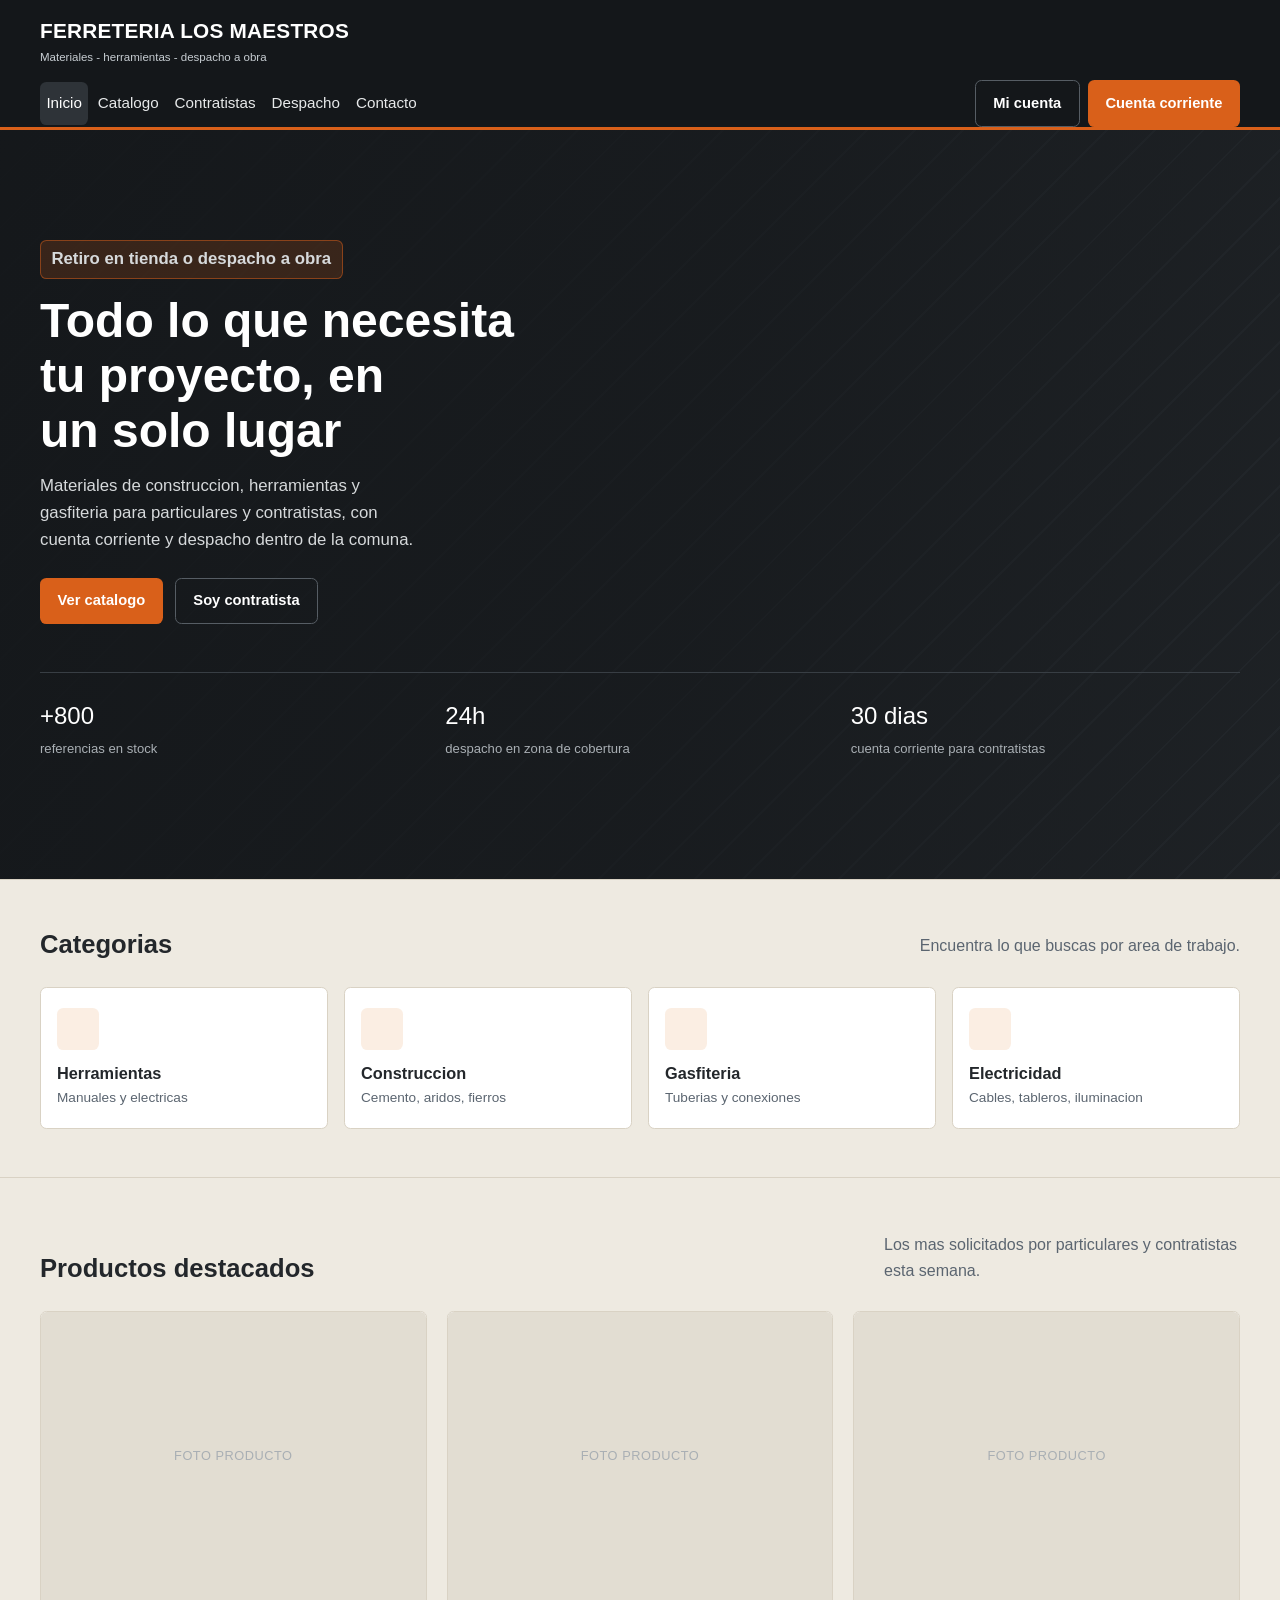
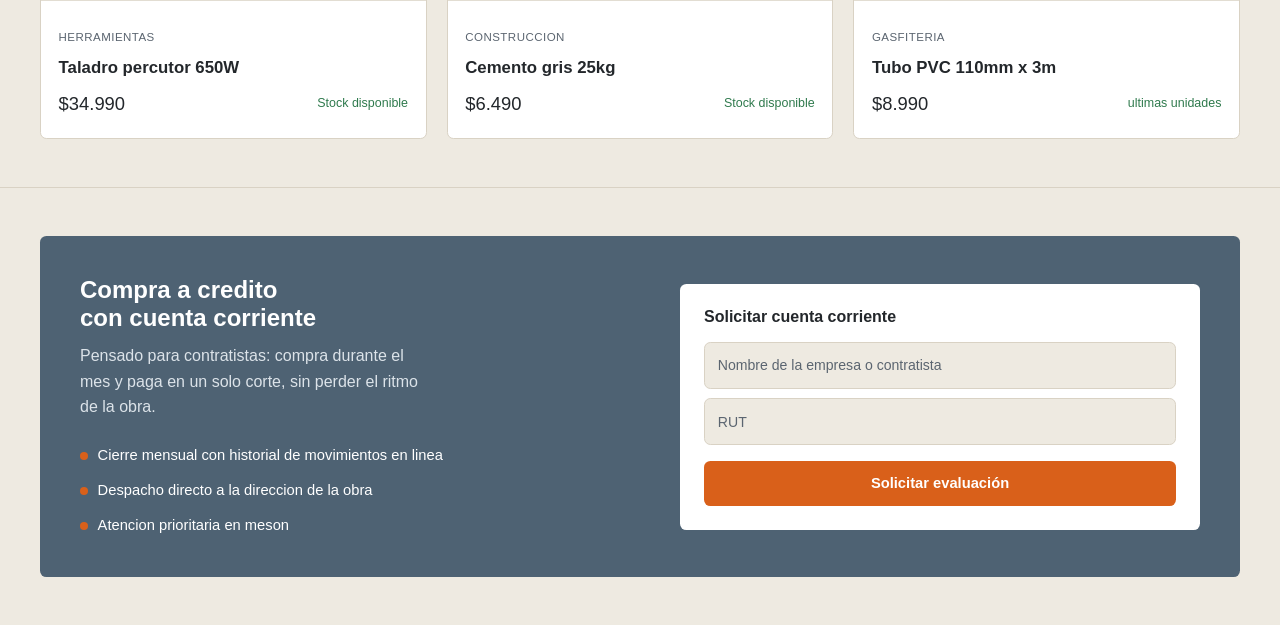
==== index.html @ 8d789690 "feat: diseño inicial de la vista principal (index, estilos)" ====
<!DOCTYPE html>
<html lang="es">
<head>
  <meta charset="UTF-8">
  <meta name="viewport" content="width=device-width, initial-scale=1.0">
  <meta name="description" content="Bienvenido a Ferreteria Los Maestros">
  <title>Inicio | Conecta Cultura</title>
  <link rel="stylesheet" href="assets/css/estilos.css">
</head>
<body>
  <a class="salto-contenido" href="#contenido-principal">Ir al contenido</a>
 
<header class="cabecera-sitio">
  <div class="contenedor">
    <div class="barra-superior">
      <a class="marca" href="index.html">
        <strong>Ferreteria Los Maestros</strong>
        <span>Materiales - herramientas - despacho a obra</span>
      </a>
      <button class="boton-menu" id="boton-menu" aria-expanded="false" aria-controls="menu-principal">
        Menu
      </button>
    </div>
    <nav class="menu-principal" id="menu-principal" aria-label="Navegacion principal">
      <ul class="menu">
        <li><a href="index.html" aria-current="page">Inicio</a></li>
        <li><a href="catalogo.html">Catalogo</a></li>
        <li><a href="contratistas.html">Contratistas</a></li>
        <li><a href="despacho.html">Despacho</a></li>
        <li><a href="contacto.html">Contacto</a></li>
      </ul>
      <div class="acciones-cliente">
        <a class="btn btn-secundario" href="cuenta.html">Mi cuenta</a>
        <a class="btn btn-primario" href="cuenta-corriente.html">Cuenta corriente</a>
      </div>
    </nav>
  </div>
</header>
 
<main id="contenido-principal">
 
  <section class="hero" aria-labelledby="hero-titulo">
    <div class="contenedor hero-interior">
      <div>
        <p class="hero-etiqueta">Retiro en tienda o despacho a obra</p>
        <h1 id="hero-titulo">Todo lo que necesita tu proyecto, en un solo lugar</h1>
        <p>Materiales de construccion, herramientas y gasfiteria para particulares y contratistas, con cuenta corriente y despacho dentro de la comuna.</p>
        <div class="hero-acciones">
          <a class="btn btn-primario" href="catalogo.html">Ver catalogo</a>
          <a class="btn btn-secundario" href="contratistas.html">Soy contratista</a>
        </div>
      </div>
      <dl class="hero-datos">
        <div>
          <dt>+800</dt>
          <dd>referencias en stock</dd>
        </div>
        <div>
          <dt>24h</dt>
          <dd>despacho en zona de cobertura</dd>
        </div>
        <div>
          <dt>30 dias</dt>
          <dd>cuenta corriente para contratistas</dd>
        </div>
      </dl>
    </div>
  </section>
 
  <section aria-labelledby="titulo-categorias">
    <div class="contenedor">
      <div class="encabezado-seccion">
        <h2 id="titulo-categorias">Categorias</h2>
        <p>Encuentra lo que buscas por area de trabajo.</p>
      </div>
      <div class="grilla-categorias">
        <a class="categoria" href="catalogo.html?cat=herramientas">
          <span class="icono" aria-hidden="true"></span>
          <h3>Herramientas</h3>
          <p>Manuales y electricas</p>
        </a>
        <a class="categoria" href="catalogo.html?cat=construccion">
          <span class="icono" aria-hidden="true"></span>
          <h3>Construccion</h3>
          <p>Cemento, aridos, fierros</p>
        </a>
        <a class="categoria" href="catalogo.html?cat=gasfiteria">
          <span class="icono" aria-hidden="true"></span>
          <h3>Gasfiteria</h3>
          <p>Tuberias y conexiones</p>
        </a>
        <a class="categoria" href="catalogo.html?cat=electricidad">
          <span class="icono" aria-hidden="true"></span>
          <h3>Electricidad</h3>
          <p>Cables, tableros, iluminacion</p>
        </a>
      </div>
    </div>
  </section>
 
  <section aria-labelledby="titulo-productos">
    <div class="contenedor">
      <div class="encabezado-seccion">
        <h2 id="titulo-productos">Productos destacados</h2>
        <p>Los mas solicitados por particulares y contratistas esta semana.</p>
      </div>
      <div class="grilla-productos">
        <article class="producto">
          <div class="producto-imagen">Foto producto</div>
          <div class="producto-cuerpo">
            <p class="producto-categoria">Herramientas</p>
            <h3>Taladro percutor 650W</h3>
            <div class="producto-precio-fila">
              <span class="producto-precio">$34.990</span>
              <span class="producto-stock">Stock disponible</span>
            </div>
          </div>
        </article>
        <article class="producto">
          <div class="producto-imagen">Foto producto</div>
          <div class="producto-cuerpo">
            <p class="producto-categoria">Construccion</p>
            <h3>Cemento gris 25kg</h3>
            <div class="producto-precio-fila">
              <span class="producto-precio">$6.490</span>
              <span class="producto-stock">Stock disponible</span>
            </div>
          </div>
        </article>
        <article class="producto">
          <div class="producto-imagen">Foto producto</div>
          <div class="producto-cuerpo">
            <p class="producto-categoria">Gasfiteria</p>
            <h3>Tubo PVC 110mm x 3m</h3>
            <div class="producto-precio-fila">
              <span class="producto-precio">$8.990</span>
              <span class="producto-stock">ultimas unidades</span>
            </div>
          </div>
        </article>
      </div>
    </div>
  </section>
 
  <section aria-labelledby="titulo-contratistas">
    <div class="contenedor">
      <div class="bloque-contratistas">
        <div>
          <h2 id="titulo-contratistas">Compra a credito con cuenta corriente</h2>
          <p>Pensado para contratistas: compra durante el mes y paga en un solo corte, sin perder el ritmo de la obra.</p>
          <ul class="lista-beneficios">
            <li>Cierre mensual con historial de movimientos en linea</li>
            <li>Despacho directo a la direccion de la obra</li>
            <li>Atencion prioritaria en meson</li>
          </ul>
        </div>
        <div class="tarjeta-simulador">
          <h3>Solicitar cuenta corriente</h3>
          <div class="campo-simulado">Nombre de la empresa o contratista</div>
          <div class="campo-simulado" style="margin-top:0.6rem;">RUT</div>
          <a class="btn btn-primario btn-ancho" href="cuenta-corriente.html" style="margin-top:1rem;">Solicitar evaluación</a>
        </div>
      </div>
---- assets/css/estilos.css ----
/* ============================================
   1. Variables — paleta "ferretería / obra"
   ============================================ */
:root {
  --color-grafito: #23272B;
  --color-grafito-oscuro: #14171A;
  --color-acero: #4E6273;
  --color-naranja: #D9601A;
  --color-naranja-oscuro: #B24E14;
  --color-texto: #23272B;
  --color-texto-suave: #5B6570;
  --color-fondo: #EEEAE1;
  --color-superficie: #FFFFFF;
  --color-borde: #D9D2C4;
  --fuente-display: "Oswald", Arial, sans-serif;
  --fuente-base: "Archivo", Arial, sans-serif;
  --radio: 0.4rem;
  --ancho-contenido: 75rem;
}
 
*, *::before, *::after { box-sizing: border-box; }
 
html { scroll-behavior: smooth; }
 
body {
  margin: 0;
  color: var(--color-texto);
  background: var(--color-fondo);
  font-family: var(--fuente-base);
  font-size: 1rem;
  line-height: 1.6;
}
 
img { display: block; max-width: 100%; height: auto; }
 
h1, h2, h3 {
  margin: 0;
  font-family: var(--fuente-display);
  line-height: 1.15;
  text-wrap: balance;
}
 
a { color: var(--color-naranja-oscuro); }
 
.contenedor {
  width: min(100% - 2.5rem, var(--ancho-contenido));
  margin-inline: auto;
}
 
.salto-contenido {
  position: absolute;
  padding: 0.6rem 1rem;
  color: #fff;
  background: var(--color-grafito-oscuro);
  transform: translateY(-150%);
  z-index: 10;
}
.salto-contenido:focus { transform: translateY(0); }
 
:focus-visible {
  outline: 3px solid var(--color-naranja);
  outline-offset: 2px;
}
 
/* ============================================
   2. Cabecera
   ============================================ */
.cabecera-sitio {
  position: sticky;
  top: 0;
  z-index: 5;
  color: #fff;
  background: var(--color-grafito-oscuro);
  border-bottom: 3px solid var(--color-naranja);
}
 
.barra-superior {
  display: flex;
  align-items: center;
  justify-content: space-between;
  gap: 1rem;
  padding-block: 0.9rem;
}
 
.marca {
  display: flex;
  flex-direction: column;
  color: #fff;
  text-decoration: none;
}
.marca strong {
  font-family: var(--fuente-display);
  font-size: 1.3rem;
  letter-spacing: 0.01em;
  text-transform: uppercase;
}
.marca span {
  font-size: 0.72rem;
  color: #C7CDD2;
}
 
.boton-menu {
  display: inline-flex;
  align-items: center;
  gap: 0.5rem;
  padding: 0.5rem 0.75rem;
  color: #fff;
  background: transparent;
  border: 1px solid #4A5158;
  border-radius: var(--radio);
  font: inherit;
  font-size: 0.85rem;
  cursor: pointer;
}
 
nav.menu-principal {
  display: none;
  padding-block: 0.75rem 1rem;
  border-top: 1px solid #33383D;
}
nav.menu-principal.abierto { display: block; }
 
.menu {
  display: flex;
  flex-direction: column;
  gap: 0.25rem;
  margin: 0;
  padding: 0;
  list-style: none;
}
 
.menu a {
  display: block;
  padding: 0.6rem 0.4rem;
  color: #E7E9EA;
  border-radius: var(--radio);
  text-decoration: none;
  font-size: 0.95rem;
}
.menu a:hover, .menu a[aria-current="page"] {
  color: #fff;
  background: #2E3338;
}
 
.acciones-cliente {
  display: flex;
  flex-direction: column;
  gap: 0.5rem;
  margin-top: 0.75rem;
  padding-top: 0.75rem;
  border-top: 1px solid #33383D;
}
 
@media (min-width: 62rem) {
  .boton-menu { display: none; }
  nav.menu-principal {
    display: flex;
    align-items: center;
    justify-content: space-between;
    border-top: 0;
    padding-block: 0;
  }
  .menu { flex-direction: row; gap: 0.2rem; }
  .acciones-cliente { flex-direction: row; margin-top: 0; padding-top: 0; border-top: 0; }
}
 
.btn {
  display: inline-flex;
  align-items: center;
  justify-content: center;
  gap: 0.4rem;
  padding: 0.65rem 1.1rem;
  border: 0;
  border-radius: var(--radio);
  font: inherit;
  font-weight: 600;
  font-size: 0.92rem;
  text-decoration: none;
  cursor: pointer;
  white-space: nowrap;
}
.btn-primario { color: #fff; background: var(--color-naranja); }
.btn-primario:hover { background: var(--color-naranja-oscuro); }
.btn-secundario { color: #fff; background: transparent; border: 1px solid #565D64; }
.btn-secundario:hover { border-color: #8A9299; }
.btn-ancho { width: 100%; }
 
/* ============================================
   3. Hero
   ============================================ */
.hero {
  color: #fff;
  background:
    linear-gradient(100deg, rgba(20,23,26,0.94) 0%, rgba(20,23,26,0.72) 55%, rgba(20,23,26,0.35) 100%),
    repeating-linear-gradient(135deg, #2A2F34 0 2px, #23272B 2px 34px);
}
 
.hero-interior {
  padding-block: 3rem 3.5rem;
  display: grid;
  gap: 2rem;
}
 
.hero-etiqueta {
  display: inline-flex;
  width: fit-content;
  padding: 0.3rem 0.65rem;
  color: #FFD9BC;
  background: rgba(217,96,26,0.18);
  border: 1px solid rgba(217,96,26,0.5);
  border-radius: var(--radio);
  font-size: 0.78rem;
  font-weight: 600;
  margin-bottom: 0.9rem;
}
 
.hero h1 {
  font-size: clamp(1.9rem, 5vw, 3rem);
  max-width: 22ch;
}
 
.hero p {
  margin-top: 0.9rem;
  max-width: 42ch;
  color: #D6D9DB;
  font-size: 1.05rem;
}
 
.hero-acciones {
  display: flex;
  flex-wrap: wrap;
  gap: 0.75rem;
  margin-top: 1.5rem;
}
 
.hero-datos {
  display: grid;
  grid-template-columns: repeat(3, 1fr);
  gap: 1rem;
  padding-top: 1.5rem;
  border-top: 1px solid #383E44;
}
.hero-datos dt {
  font-family: var(--fuente-display);
  font-size: 1.5rem;
  color: #fff;
}
.hero-datos dd {
  margin: 0.15rem 0 0;
  color: #A9AFB4;
  font-size: 0.82rem;
}
 
/* ============================================
   4. Secciones generales
   ============================================ */
main section { padding-block: 3rem; }
main section + section { border-top: 1px solid var(--color-borde); }
 
.encabezado-seccion {
  display: flex;
  flex-wrap: wrap;
  align-items: end;
  justify-content: space-between;
  gap: 1rem;
  margin-bottom: 1.75rem;
}
.encabezado-seccion h2 { font-size: 1.6rem; }
.encabezado-seccion p { margin: 0.35rem 0 0; color: var(--color-texto-suave); max-width: 40ch; }
 
/* Categorías */
.grilla-categorias {
  display: grid;
  grid-template-columns: repeat(2, 1fr);
  gap: 1rem;
}
@media (min-width: 48rem) {
  .grilla-categorias { grid-template-columns: repeat(4, 1fr); }
}
 
.categoria {
  padding: 1.25rem 1rem;
  color: inherit;
  background: var(--color-superficie);
  border: 1px solid var(--color-borde);
  border-radius: var(--radio);
  text-decoration: none;
  transition: border-color 0.15s ease, transform 0.15s ease;
}
.categoria:hover { border-color: var(--color-naranja); transform: translateY(-2px); }
.categoria .icono {
  display: flex;
  align-items: center;
  justify-content: center;
  width: 2.6rem;
  height: 2.6rem;
  margin-bottom: 0.9rem;
  color: var(--color-naranja-oscuro);
  background: #FBEEE3;
  border-radius: var(--radio);
  font-size: 1.2rem;
}
.categoria h3 { font-size: 1.02rem; margin-bottom: 0.25rem; }
.categoria p { margin: 0; font-size: 0.85rem; color: var(--color-texto-suave); }
 
/* Productos */
.grilla-productos {
  display: grid;
  grid-template-columns: 1fr;
  gap: 1.25rem;
}
@media (min-width: 40rem) {
  .grilla-productos { grid-template-columns: repeat(2, 1fr); }
}
@media (min-width: 62rem) {
  .grilla-productos { grid-template-columns: repeat(3, 1fr); }
}
 
.producto {
  overflow: hidden;
  background: var(--color-superficie);
  border: 1px solid var(--color-borde);
  border-radius: var(--radio);
}
.producto-imagen {
  aspect-ratio: 4 / 3;
  display: flex;
  align-items: center;
  justify-content: center;
  color: #A9AFB4;
  background: #E2DDD2;
  font-family: var(--fuente-display);
  font-size: 0.8rem;
  text-transform: uppercase;
  letter-spacing: 0.04em;
}
.producto-cuerpo { padding: 1rem 1.1rem 1.2rem; }
.producto-categoria {
  font-size: 0.72rem;
  color: var(--color-texto-suave);
  text-transform: uppercase;
  letter-spacing: 0.04em;
}
.producto h3 { font-size: 1.05rem; margin: 0.3rem 0 0.5rem; font-family: var(--fuente-base); font-weight: 600; }
.producto-precio-fila {
  display: flex;
  align-items: center;
  justify-content: space-between;
  margin-top: 0.75rem;
}
.producto-precio { font-family: var(--fuente-display); font-size: 1.15rem; }
.producto-stock { font-size: 0.78rem; color: #2F7A4D; }
 
/* Bloque contratistas */
.bloque-contratistas {
  color: #fff;
  background: var(--color-acero);
  border-radius: var(--radio);
  padding: 2rem;
  display: grid;
  gap: 1.75rem;
}
@media (min-width: 55rem) {
  .bloque-contratistas { grid-template-columns: 1.1fr 1fr; align-items: center; padding: 2.5rem; }
}
.bloque-contratistas h2 { font-size: 1.5rem; max-width: 20ch; }
.bloque-contratistas p { color: #DCE3E9; margin-top: 0.75rem; max-width: 38ch; }
.lista-beneficios {
  margin: 1.5rem 0 0;
  padding: 0;
  list-style: none;
  display: grid;
  gap: 0.7rem;
}
.lista-beneficios li {
  display: flex;
  align-items: baseline;
  gap: 0.6rem;
  font-size: 0.92rem;
}
.lista-beneficios li::before {
  content: "";
  flex-shrink: 0;
  width: 0.5rem;
  height: 0.5rem;
  margin-top: 0.35rem;
  background: var(--color-naranja);
  border-radius: 50%;
}
.tarjeta-simulador {
  padding: 1.5rem;
  color: var(--color-texto);
  background: var(--color-superficie);
  border-radius: var(--radio);
}
.tarjeta-simulador h3 { font-size: 1rem; font-family: var(--fuente-base); font-weight: 700; }
.campo-simulado {
  margin-top: 1rem;
  padding: 0.7rem 0.8rem;
  color: var(--color-texto-suave);
  background: var(--color-fondo);
  border: 1px solid var(--color-borde);
  border-radius: var(--radio);
  font-size: 0.88rem;
}
 
/* Despacho / zona de cobertura */
.grilla-despacho {
  display: grid;
  gap: 1.5rem;
}
@media (min-width: 55rem) {
  .grilla-despacho { grid-template-columns: 1fr 1fr; align-items: stretch; }
}
.mapa-marcador {
  min-height: 16rem;
  display: flex;
  align-items: center;
  justify-content: center;
  color: var(--color-texto-suave);
  background:
    linear-gradient(0deg, rgba(78,98,115,0.06) 1px, transparent 1px),
    linear-gradient(90deg, rgba(78,98,115,0.06) 1px, transparent 1px);
  background-size: 22px 22px;
  background-color: #E4E8EA;
  border: 1px solid var(--color-borde);
  border-radius: var(--radio);
  font-size: 0.85rem;
  text-align: center;
  padding: 1rem;
}
.opciones-entrega {
  display: grid;
  gap: 1rem;
}
.opcion-entrega {
  display: flex;
  gap: 1rem;
  padding: 1.1rem;
  background: var(--color-superficie);
  border: 1px solid var(--color-borde);
  border-radius: var(--radio);
}
.opcion-entrega .icono {
  flex-shrink: 0;
  display: flex;
  align-items: center;
  justify-content: center;
  width: 2.4rem;
  height: 2.4rem;
  color: var(--color-naranja-oscuro);
  background: #FBEEE3;
  border-radius: var(--radio);
}
.opcion-entrega h3 { font-size: 1rem; font-family: var(--fuente-base); font-weight: 700; margin-bottom: 0.25rem; }
.opcion-entrega p { margin: 0; font-size: 0.88rem; color: var(--color-texto-suave); }
 
/* Pie */
.pie-sitio {
  color: #C7CDD2;
  background: var(--color-grafito-oscuro);
}
.pie-interior {
  padding-block: 2.5rem;
  display: grid;
  gap: 2rem;
}
@media (min-width: 48rem) {
  .pie-interior { grid-template-columns: 1.3fr 1fr 1fr; }
}
.pie-sitio h4 {
  margin: 0 0 0.75rem;
  color: #fff;
  font-family: var(--fuente-base);
  font-size: 0.92rem;
}
.pie-sitio ul { margin: 0; padding: 0; list-style: none; display: grid; gap: 0.5rem; }
.pie-sitio a { color: #C7CDD2; font-size: 0.88rem; text-decoration: none; }
.pie-sitio a:hover { color: #fff; }
.pie-legal {
  padding-block: 1rem;
  color: #7C848B;
  font-size: 0.78rem;
  text-align: center;
  border-top: 1px solid #2E3338;
}
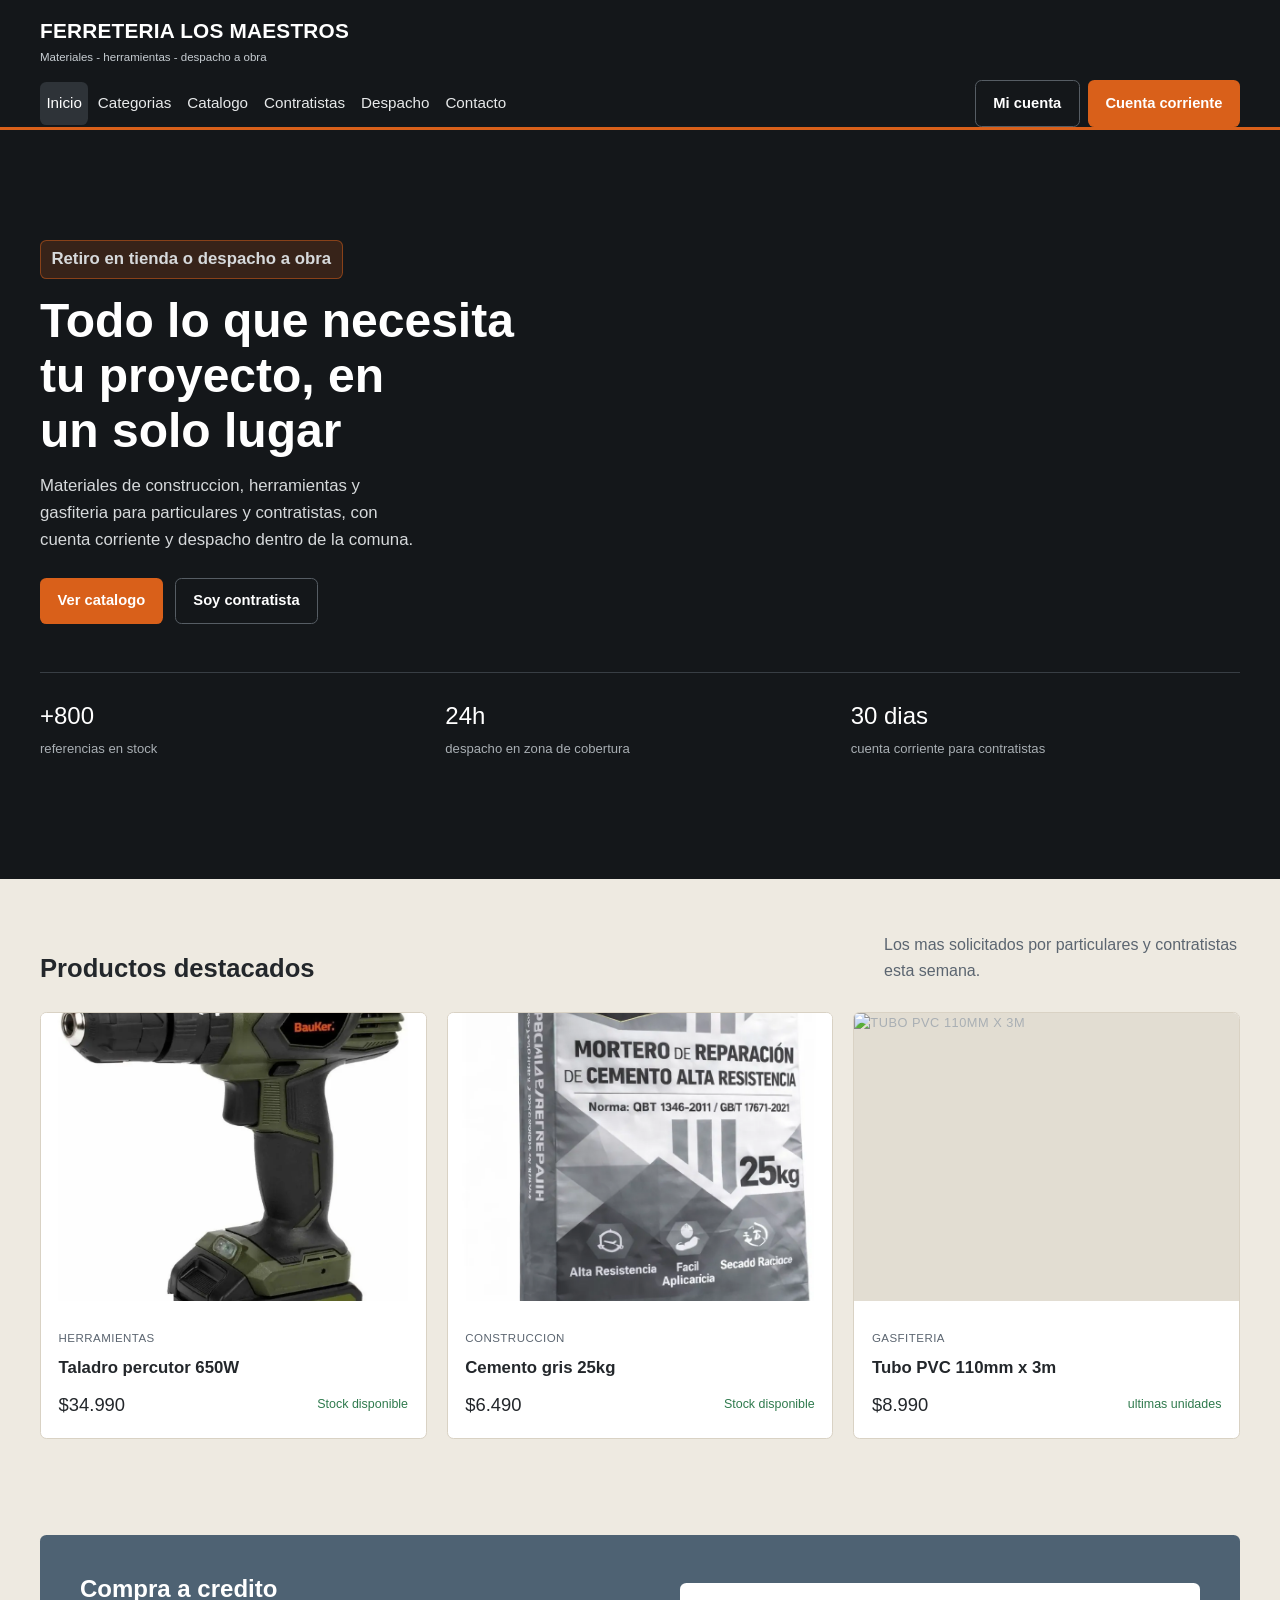
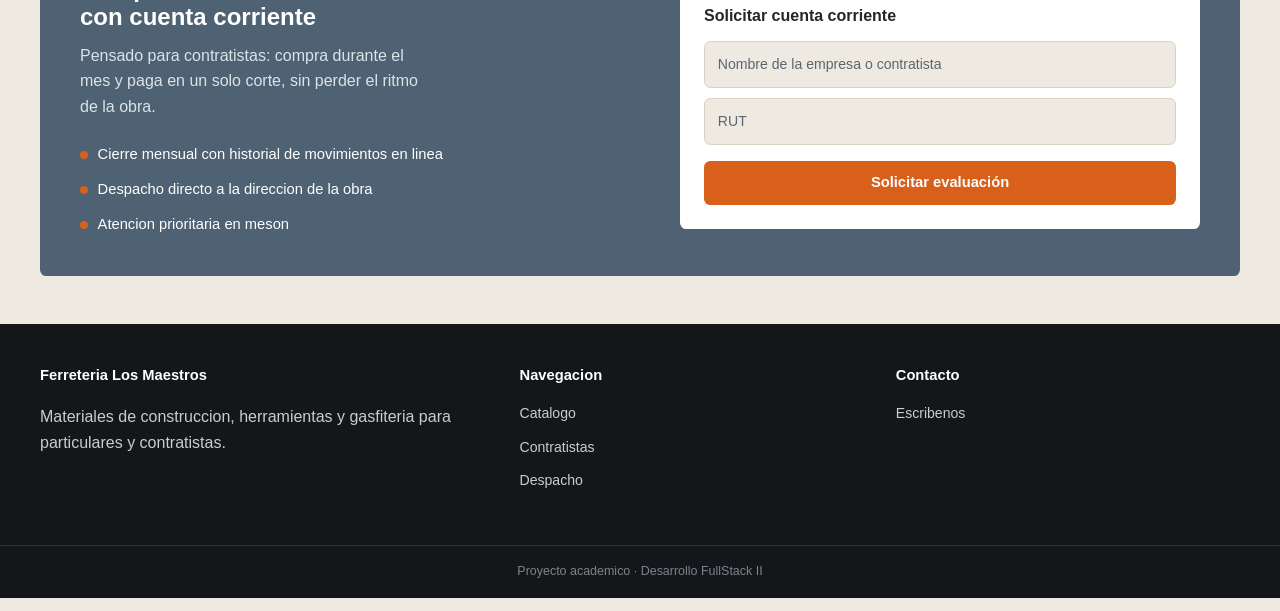
==== commit 74551019: "feat: Mejoras esteticas y de funcionamiento generales" ====
--- a/index.html
+++ b/index.html
@@ -4,160 +4,174 @@
   <meta charset="UTF-8">
   <meta name="viewport" content="width=device-width, initial-scale=1.0">
   <meta name="description" content="Bienvenido a Ferreteria Los Maestros">
-  <title>Inicio | Conecta Cultura</title>
+  <title>Inicio | Ferreteria Los Maestros</title>
   <link rel="stylesheet" href="assets/css/estilos.css">
 </head>
 <body>
   <a class="salto-contenido" href="#contenido-principal">Ir al contenido</a>
- 
-<header class="cabecera-sitio">
-  <div class="contenedor">
-    <div class="barra-superior">
-      <a class="marca" href="index.html">
-        <strong>Ferreteria Los Maestros</strong>
-        <span>Materiales - herramientas - despacho a obra</span>
-      </a>
-      <button class="boton-menu" id="boton-menu" aria-expanded="false" aria-controls="menu-principal">
-        Menu
-      </button>
+
+  <header class="cabecera-sitio">
+    <div class="contenedor">
+      <div class="barra-superior">
+        <a class="marca" href="index.html">
+          <strong>Ferreteria Los Maestros</strong>
+          <span>Materiales - herramientas - despacho a obra</span>
+        </a>
+        <button class="boton-menu" id="boton-menu" type="button" aria-expanded="false" aria-controls="menu-principal" aria-label="Abrir o cerrar menú principal">
+          Menu
+        </button>
+      </div>
+
+      <nav class="menu-principal" id="menu-principal" aria-label="Navegacion principal">
+        <ul class="menu">
+          <li><a href="index.html" aria-current="page">Inicio</a></li>
+          <li class="menu-item-desplegable">
+            <button class="menu-desplegable-boton" type="button" id="boton-categorias" aria-expanded="false" aria-controls="submenu-categorias">
+              Categorias
+            </button>
+            <ul class="submenu" id="submenu-categorias">
+              <li><a href="catalogo.html?cat=herramientas">Herramientas</a></li>
+              <li><a href="catalogo.html?cat=construccion">Construccion</a></li>
+              <li><a href="catalogo.html?cat=gasfiteria">Gasfiteria</a></li>
+              <li><a href="catalogo.html?cat=electricidad">Electricidad</a></li>
+            </ul>
+          </li>
+          <li><a href="catalogo.html">Catalogo</a></li>
+          <li><a href="contratistas.html">Contratistas</a></li>
+          <li><a href="despacho.html">Despacho</a></li>
+          <li><a href="contacto.html">Contacto</a></li>
+        </ul>
+        <div class="acciones-cliente">
+          <a class="btn btn-secundario" href="cuenta.html">Mi cuenta</a>
+          <a class="btn btn-primario" href="cuenta-corriente.html">Cuenta corriente</a>
+        </div>
+      </nav>
     </div>
-    <nav class="menu-principal" id="menu-principal" aria-label="Navegacion principal">
-      <ul class="menu">
-        <li><a href="index.html" aria-current="page">Inicio</a></li>
-        <li><a href="catalogo.html">Catalogo</a></li>
-        <li><a href="contratistas.html">Contratistas</a></li>
-        <li><a href="despacho.html">Despacho</a></li>
-        <li><a href="contacto.html">Contacto</a></li>
-      </ul>
-      <div class="acciones-cliente">
-        <a class="btn btn-secundario" href="cuenta.html">Mi cuenta</a>
-        <a class="btn btn-primario" href="cuenta-corriente.html">Cuenta corriente</a>
+  </header>
+
+  <main id="contenido-principal">
+
+    <section class="hero" aria-labelledby="hero-titulo">
+      <div class="contenedor hero-interior">
+        <div>
+          <p class="hero-etiqueta">Retiro en tienda o despacho a obra</p>
+          <h1 id="hero-titulo">Todo lo que necesita tu proyecto, en un solo lugar</h1>
+          <p>Materiales de construccion, herramientas y gasfiteria para particulares y contratistas, con cuenta corriente y despacho dentro de la comuna.</p>
+          <div class="hero-acciones">
+            <a class="btn btn-primario" href="catalogo.html">Ver catalogo</a>
+            <a class="btn btn-secundario" href="contratistas.html">Soy contratista</a>
+          </div>
+        </div>
+        <dl class="hero-datos">
+          <div>
+            <dt>+800</dt>
+            <dd>referencias en stock</dd>
+          </div>
+          <div>
+            <dt>24h</dt>
+            <dd>despacho en zona de cobertura</dd>
+          </div>
+          <div>
+            <dt>30 dias</dt>
+            <dd>cuenta corriente para contratistas</dd>
+          </div>
+        </dl>
       </div>
-    </nav>
-  </div>
-</header>
- 
-<main id="contenido-principal">
- 
-  <section class="hero" aria-labelledby="hero-titulo">
-    <div class="contenedor hero-interior">
-      <div>
-        <p class="hero-etiqueta">Retiro en tienda o despacho a obra</p>
-        <h1 id="hero-titulo">Todo lo que necesita tu proyecto, en un solo lugar</h1>
-        <p>Materiales de construccion, herramientas y gasfiteria para particulares y contratistas, con cuenta corriente y despacho dentro de la comuna.</p>
-        <div class="hero-acciones">
-          <a class="btn btn-primario" href="catalogo.html">Ver catalogo</a>
-          <a class="btn btn-secundario" href="contratistas.html">Soy contratista</a>
+    </section>
+
+    <section aria-labelledby="titulo-productos">
+      <div class="contenedor">
+        <div class="encabezado-seccion">
+          <h2 id="titulo-productos">Productos destacados</h2>
+          <p>Los mas solicitados por particulares y contratistas esta semana.</p>
+        </div>
+        <div class="grilla-productos">
+          <article class="producto">
+            <div class="producto-imagen"><img src="assets/img/productos/taladro-percutor-650w.jpg" alt="Taladro percutor 650W"></div>
+            <div class="producto-cuerpo">
+              <p class="producto-categoria">Herramientas</p>
+              <h3>Taladro percutor 650W</h3>
+              <div class="producto-precio-fila">
+                <span class="producto-precio">$34.990</span>
+                <span class="producto-stock">Stock disponible</span>
+              </div>
+            </div>
+          </article>
+          <article class="producto">
+            <div class="producto-imagen"><img src="assets/img/productos/cemento-gris-25kg.jpg" alt="Cemento gris 25kg"></div>
+            <div class="producto-cuerpo">
+              <p class="producto-categoria">Construccion</p>
+              <h3>Cemento gris 25kg</h3>
+              <div class="producto-precio-fila">
+                <span class="producto-precio">$6.490</span>
+                <span class="producto-stock">Stock disponible</span>
+              </div>
+            </div>
+          </article>
+          <article class="producto">
+            <div class="producto-imagen"><img src="assets/img/productos/tubo-pvc-110mm-3m.jpg" alt="Tubo PVC 110mm x 3m"></div>
+            <div class="producto-cuerpo">
+              <p class="producto-categoria">Gasfiteria</p>
+              <h3>Tubo PVC 110mm x 3m</h3>
+              <div class="producto-precio-fila">
+                <span class="producto-precio">$8.990</span>
+                <span class="producto-stock">ultimas unidades</span>
+              </div>
+            </div>
+          </article>
         </div>
       </div>
-      <dl class="hero-datos">
-        <div>
-          <dt>+800</dt>
-          <dd>referencias en stock</dd>
+    </section>
+
+    <section aria-labelledby="titulo-contratistas">
+      <div class="contenedor">
+        <div class="bloque-contratistas">
+          <div>
+            <h2 id="titulo-contratistas">Compra a credito con cuenta corriente</h2>
+            <p>Pensado para contratistas: compra durante el mes y paga en un solo corte, sin perder el ritmo de la obra.</p>
+            <ul class="lista-beneficios">
+              <li>Cierre mensual con historial de movimientos en linea</li>
+              <li>Despacho directo a la direccion de la obra</li>
+              <li>Atencion prioritaria en meson</li>
+            </ul>
+          </div>
+          <div class="tarjeta-simulador">
+            <h3>Solicitar cuenta corriente</h3>
+            <div class="campo-simulado">Nombre de la empresa o contratista</div>
+            <div class="campo-simulado" style="margin-top:0.6rem;">RUT</div>
+            <a class="btn btn-primario btn-ancho" href="cuenta-corriente.html" style="margin-top:1rem;">Solicitar evaluación</a>
+          </div>
         </div>
-        <div>
-          <dt>24h</dt>
-          <dd>despacho en zona de cobertura</dd>
-        </div>
-        <div>
-          <dt>30 dias</dt>
-          <dd>cuenta corriente para contratistas</dd>
-        </div>
-      </dl>
-    </div>
-  </section>
- 
-  <section aria-labelledby="titulo-categorias">
-    <div class="contenedor">
-      <div class="encabezado-seccion">
-        <h2 id="titulo-categorias">Categorias</h2>
-        <p>Encuentra lo que buscas por area de trabajo.</p>
       </div>
-      <div class="grilla-categorias">
-        <a class="categoria" href="catalogo.html?cat=herramientas">
-          <span class="icono" aria-hidden="true"></span>
-          <h3>Herramientas</h3>
-          <p>Manuales y electricas</p>
-        </a>
-        <a class="categoria" href="catalogo.html?cat=construccion">
-          <span class="icono" aria-hidden="true"></span>
-          <h3>Construccion</h3>
-          <p>Cemento, aridos, fierros</p>
-        </a>
-        <a class="categoria" href="catalogo.html?cat=gasfiteria">
-          <span class="icono" aria-hidden="true"></span>
-          <h3>Gasfiteria</h3>
-          <p>Tuberias y conexiones</p>
-        </a>
-        <a class="categoria" href="catalogo.html?cat=electricidad">
-          <span class="icono" aria-hidden="true"></span>
-          <h3>Electricidad</h3>
-          <p>Cables, tableros, iluminacion</p>
-        </a>
+    </section>
+
+  </main>
+
+  <footer class="pie-sitio">
+    <div class="contenedor pie-interior">
+      <div>
+        <h4>Ferreteria Los Maestros</h4>
+        <p>Materiales de construccion, herramientas y gasfiteria para particulares y contratistas.</p>
+      </div>
+      <div>
+        <h4>Navegacion</h4>
+        <ul>
+          <li><a href="catalogo.html">Catalogo</a></li>
+          <li><a href="contratistas.html">Contratistas</a></li>
+          <li><a href="despacho.html">Despacho</a></li>
+        </ul>
+      </div>
+      <div>
+        <h4>Contacto</h4>
+        <ul>
+          <li><a href="contacto.html">Escribenos</a></li>
+        </ul>
       </div>
     </div>
-  </section>
- 
-  <section aria-labelledby="titulo-productos">
-    <div class="contenedor">
-      <div class="encabezado-seccion">
-        <h2 id="titulo-productos">Productos destacados</h2>
-        <p>Los mas solicitados por particulares y contratistas esta semana.</p>
-      </div>
-      <div class="grilla-productos">
-        <article class="producto">
-          <div class="producto-imagen">Foto producto</div>
-          <div class="producto-cuerpo">
-            <p class="producto-categoria">Herramientas</p>
-            <h3>Taladro percutor 650W</h3>
-            <div class="producto-precio-fila">
-              <span class="producto-precio">$34.990</span>
-              <span class="producto-stock">Stock disponible</span>
-            </div>
-          </div>
-        </article>
-        <article class="producto">
-          <div class="producto-imagen">Foto producto</div>
-          <div class="producto-cuerpo">
-            <p class="producto-categoria">Construccion</p>
-            <h3>Cemento gris 25kg</h3>
-            <div class="producto-precio-fila">
-              <span class="producto-precio">$6.490</span>
-              <span class="producto-stock">Stock disponible</span>
-            </div>
-          </div>
-        </article>
-        <article class="producto">
-          <div class="producto-imagen">Foto producto</div>
-          <div class="producto-cuerpo">
-            <p class="producto-categoria">Gasfiteria</p>
-            <h3>Tubo PVC 110mm x 3m</h3>
-            <div class="producto-precio-fila">
-              <span class="producto-precio">$8.990</span>
-              <span class="producto-stock">ultimas unidades</span>
-            </div>
-          </div>
-        </article>
-      </div>
-    </div>
-  </section>
- 
-  <section aria-labelledby="titulo-contratistas">
-    <div class="contenedor">
-      <div class="bloque-contratistas">
-        <div>
-          <h2 id="titulo-contratistas">Compra a credito con cuenta corriente</h2>
-          <p>Pensado para contratistas: compra durante el mes y paga en un solo corte, sin perder el ritmo de la obra.</p>
-          <ul class="lista-beneficios">
-            <li>Cierre mensual con historial de movimientos en linea</li>
-            <li>Despacho directo a la direccion de la obra</li>
-            <li>Atencion prioritaria en meson</li>
-          </ul>
-        </div>
-        <div class="tarjeta-simulador">
-          <h3>Solicitar cuenta corriente</h3>
-          <div class="campo-simulado">Nombre de la empresa o contratista</div>
-          <div class="campo-simulado" style="margin-top:0.6rem;">RUT</div>
-          <a class="btn btn-primario btn-ancho" href="cuenta-corriente.html" style="margin-top:1rem;">Solicitar evaluación</a>
-        </div>
-      </div>
+    <p class="pie-legal">Proyecto academico · Desarrollo FullStack II</p>
+  </footer>
+
+  <script src="assets/js/app.js"></script>
+  <script src="assets/js/menu.js"></script>
+</body>
+</html>
--- a/assets/css/estilos.css
+++ b/assets/css/estilos.css
@@ -190,9 +190,8 @@
    ============================================ */
 .hero {
   color: #fff;
-  background:
-    linear-gradient(100deg, rgba(20,23,26,0.94) 0%, rgba(20,23,26,0.72) 55%, rgba(20,23,26,0.35) 100%),
-    repeating-linear-gradient(135deg, #2A2F34 0 2px, #23272B 2px 34px);
+  background: linear-gradient(100deg, rgba(20,23,26,0.94) 0%, rgba(20,23,26,0.72) 55%, rgba(20,23,26,0.5) 100%),
+              var(--color-grafito-oscuro);
 }
  
 .hero-interior {
@@ -254,9 +253,20 @@
 /* ============================================
    4. Secciones generales
    ============================================ */
+
 main section { padding-block: 3rem; }
+
+/* 
 main section + section { border-top: 1px solid var(--color-borde); }
- 
+*/
+
+/* imagenes */
+.producto-imagen img {
+  width: 100%;
+  height: 100%;
+  object-fit: cover;
+}
+
 .encabezado-seccion {
   display: flex;
   flex-wrap: wrap;
@@ -484,3 +494,198 @@
   text-align: center;
   border-top: 1px solid #2E3338;
 }
+
+
+/* ============================================
+   Submenú Categorías (desplegable en el menú)
+   ============================================ */
+.menu-item-desplegable { position: relative; }
+
+.menu-desplegable-boton {
+  display: block;
+  width: 100%;
+  padding: 0.6rem 0.4rem;
+  color: #E7E9EA;
+  background: transparent;
+  border: 0;
+  border-radius: var(--radio);
+  font: inherit;
+  font-size: 0.95rem;
+  text-align: left;
+  cursor: pointer;
+}
+.menu-desplegable-boton:hover { color: #fff; background: #2E3338; }
+
+.submenu {
+  display: none;
+  margin: 0.2rem 0 0.4rem;
+  padding: 0;
+  list-style: none;
+}
+.submenu.abierto { display: block; }
+
+.submenu a {
+  display: block;
+  padding: 0.5rem 0.4rem 0.5rem 1.2rem;
+  color: #C7CDD2;
+  border-radius: var(--radio);
+  text-decoration: none;
+  font-size: 0.88rem;
+}
+.submenu a:hover { color: #fff; background: #2E3338; }
+
+@media (min-width: 62rem) {
+  .submenu {
+    position: absolute;
+    top: 100%;
+    left: 0;
+    min-width: 12rem;
+    padding: 0.4rem;
+    background: var(--color-grafito-oscuro);
+    border: 1px solid #33383D;
+    border-radius: var(--radio);
+    box-shadow: 0 8px 20px rgba(0,0,0,0.3);
+    z-index: 10;
+  }
+}
+
+/* ============================================
+   estilo catalogos
+   ============================================ */
+.tabs-categorias {
+  display: flex;
+  flex-wrap: wrap;
+  gap: 0.5rem;
+  margin-bottom: 1.75rem;
+}
+
+.tab {
+  padding: 0.55rem 1rem;
+  color: var(--color-texto);
+  background: var(--color-superficie);
+  border: 1px solid var(--color-borde);
+  border-radius: var(--radio);
+  font: inherit;
+  font-size: 0.88rem;
+  cursor: pointer;
+}
+.tab:hover { border-color: var(--color-naranja); }
+.tab.activo {
+  color: #0c1110;
+  background: var(--color-naranja);
+  border-color: var(--color-naranja);
+}
+
+/* ============================================
+   Formulario de contacto
+   ============================================ */
+.formulario {
+  display: grid;
+  gap: 1.75rem;
+  max-width: 40rem;
+}
+
+.formulario fieldset {
+  padding: 1.5rem;
+  background: var(--color-superficie);
+  border: 1px solid var(--color-borde);
+  border-radius: var(--radio);
+}
+
+.formulario legend {
+  padding: 0 0.5rem;
+  font-family: var(--fuente-display);
+  font-size: 1rem;
+  color: var(--color-grafito);
+}
+
+.formulario label {
+  display: block;
+  margin-top: 1rem;
+  margin-bottom: 0.35rem;
+  font-size: 0.88rem;
+  font-weight: 600;
+  color: var(--color-texto);
+}
+.formulario fieldset > label:first-of-type,
+.formulario fieldset > *:first-child + label {
+  margin-top: 0;
+}
+
+.formulario input[type="text"],
+.formulario input[type="email"],
+.formulario input[type="tel"],
+.formulario select,
+.formulario textarea {
+  width: 100%;
+  padding: 0.65rem 0.8rem;
+  color: var(--color-texto);
+  background: var(--color-fondo);
+  border: 1px solid var(--color-borde);
+  border-radius: var(--radio);
+  font: inherit;
+  font-size: 0.92rem;
+}
+
+.formulario input:focus-visible,
+.formulario select:focus-visible,
+.formulario textarea:focus-visible {
+  outline: 3px solid var(--color-naranja);
+  outline-offset: 1px;
+  border-color: var(--color-naranja);
+}
+
+.formulario textarea {
+  resize: vertical;
+  min-height: 6rem;
+}
+
+.formulario fieldset p {
+  margin: 1rem 0 0.5rem;
+  font-size: 0.88rem;
+  font-weight: 600;
+  color: var(--color-texto);
+}
+
+/* Radios y checkbox: label en línea junto al input, no bloque */
+.formulario label:has(input[type="radio"]),
+.formulario label:has(input[type="checkbox"]) {
+  display: flex;
+  align-items: center;
+  gap: 0.5rem;
+  margin-top: 0.5rem;
+  font-weight: 400;
+  cursor: pointer;
+}
+
+.formulario input[type="radio"],
+.formulario input[type="checkbox"] {
+  width: 1.1rem;
+  height: 1.1rem;
+  accent-color: var(--color-naranja);
+  cursor: pointer;
+}
+
+.formulario > label:has(input[type="checkbox"]) {
+  padding: 1rem;
+  background: var(--color-superficie);
+  border: 1px solid var(--color-borde);
+  border-radius: var(--radio);
+  font-size: 0.88rem;
+}
+
+.formulario button[type="submit"] {
+  justify-self: start;
+  padding: 0.75rem 1.5rem;
+  color: #fff;
+  background: var(--color-naranja);
+  border: 0;
+  border-radius: var(--radio);
+  font: inherit;
+  font-weight: 600;
+  font-size: 0.95rem;
+  cursor: pointer;
+}
+.formulario button[type="submit"]:hover {
+  background: var(--color-naranja-oscuro);
+}
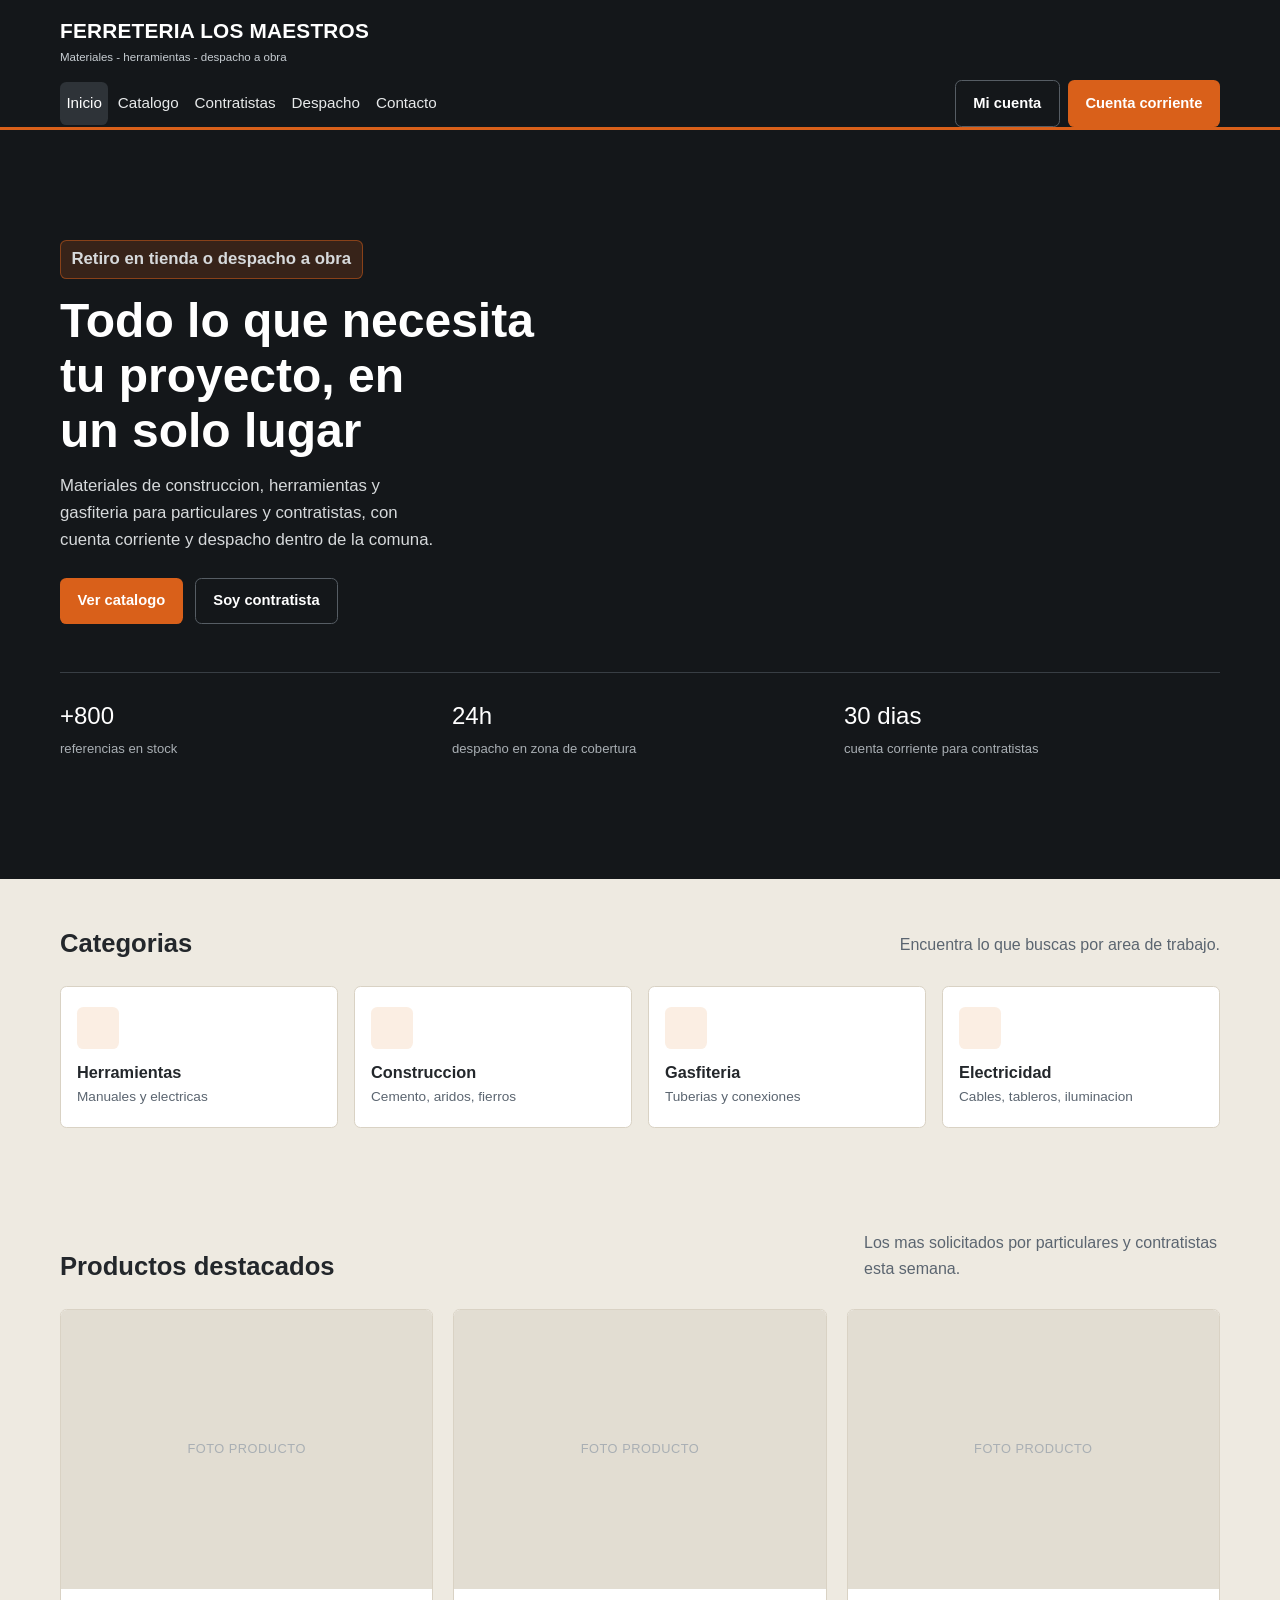
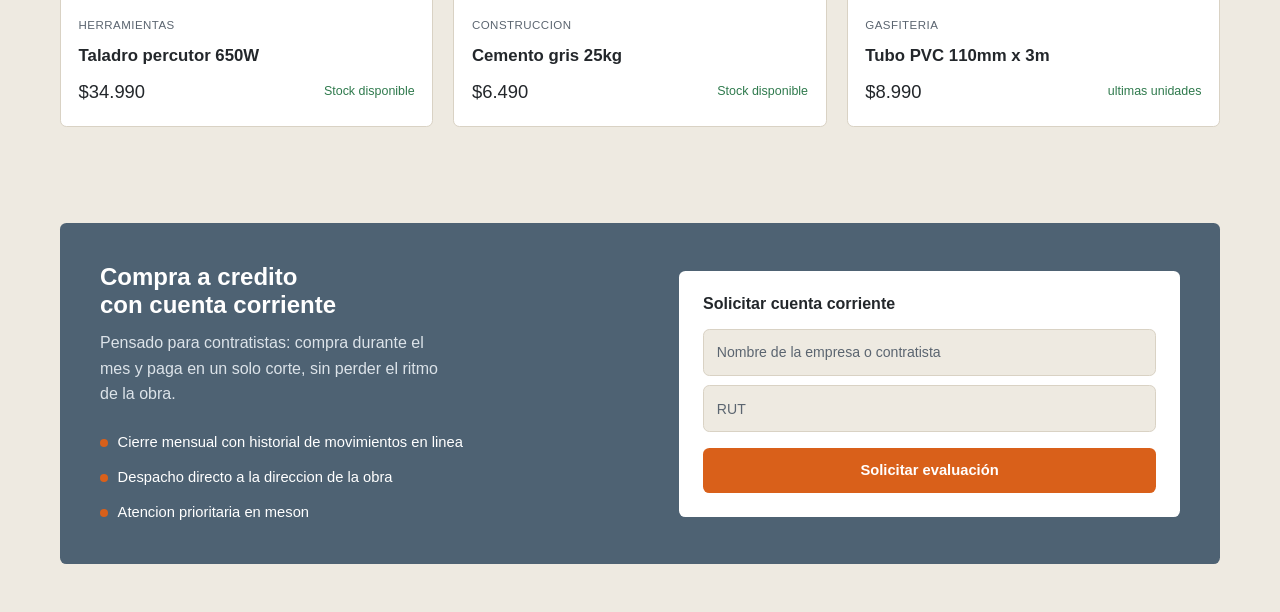
==== commit a7f1e067: "Se agregó datos regiones js, registro js, html y css, se modificaron algunas nombres para que coinci" ====
--- a/index.html
+++ b/index.html
@@ -9,169 +9,155 @@
 </head>
 <body>
   <a class="salto-contenido" href="#contenido-principal">Ir al contenido</a>
-
-  <header class="cabecera-sitio">
-    <div class="contenedor">
-      <div class="barra-superior">
-        <a class="marca" href="index.html">
-          <strong>Ferreteria Los Maestros</strong>
-          <span>Materiales - herramientas - despacho a obra</span>
-        </a>
-        <button class="boton-menu" id="boton-menu" type="button" aria-expanded="false" aria-controls="menu-principal" aria-label="Abrir o cerrar menú principal">
-          Menu
-        </button>
+ 
+<header class="encabezado" role="banner">
+  <div class="contenedor">
+    <div class="encabezado-superior">
+      <a class="marca" href="index.html">
+        <strong>Ferreteria Los Maestros</strong>
+        <span>Materiales - herramientas - despacho a obra</span>
+      </a>
+      <button class="boton-menu" id="boton-menu" aria-expanded="false" aria-controls="menu-principal">
+        Menu
+      </button>
+    </div>
+    <nav class="menu-principal" id="menu-principal" aria-label="Navegacion principal">
+      <ul class="menu">
+        <li><a href="index.html" aria-current="page">Inicio</a></li>
+        <li><a href="catalogo.html">Catalogo</a></li>
+        <li><a href="contratistas.html">Contratistas</a></li>
+        <li><a href="despacho.html">Despacho</a></li>
+        <li><a href="contacto.html">Contacto</a></li>
+      </ul>
+      <div class="acciones-cliente">
+        <a class="btn btn-secundario" href="cuenta.html">Mi cuenta</a>
+        <a class="btn btn-primario" href="cuenta-corriente.html">Cuenta corriente</a>
       </div>
-
-      <nav class="menu-principal" id="menu-principal" aria-label="Navegacion principal">
-        <ul class="menu">
-          <li><a href="index.html" aria-current="page">Inicio</a></li>
-          <li class="menu-item-desplegable">
-            <button class="menu-desplegable-boton" type="button" id="boton-categorias" aria-expanded="false" aria-controls="submenu-categorias">
-              Categorias
-            </button>
-            <ul class="submenu" id="submenu-categorias">
-              <li><a href="catalogo.html?cat=herramientas">Herramientas</a></li>
-              <li><a href="catalogo.html?cat=construccion">Construccion</a></li>
-              <li><a href="catalogo.html?cat=gasfiteria">Gasfiteria</a></li>
-              <li><a href="catalogo.html?cat=electricidad">Electricidad</a></li>
-            </ul>
-          </li>
-          <li><a href="catalogo.html">Catalogo</a></li>
-          <li><a href="contratistas.html">Contratistas</a></li>
-          <li><a href="despacho.html">Despacho</a></li>
-          <li><a href="contacto.html">Contacto</a></li>
-        </ul>
-        <div class="acciones-cliente">
-          <a class="btn btn-secundario" href="cuenta.html">Mi cuenta</a>
-          <a class="btn btn-primario" href="cuenta-corriente.html">Cuenta corriente</a>
-        </div>
-      </nav>
-    </div>
-  </header>
-
-  <main id="contenido-principal">
-
-    <section class="hero" aria-labelledby="hero-titulo">
-      <div class="contenedor hero-interior">
-        <div>
-          <p class="hero-etiqueta">Retiro en tienda o despacho a obra</p>
-          <h1 id="hero-titulo">Todo lo que necesita tu proyecto, en un solo lugar</h1>
-          <p>Materiales de construccion, herramientas y gasfiteria para particulares y contratistas, con cuenta corriente y despacho dentro de la comuna.</p>
-          <div class="hero-acciones">
-            <a class="btn btn-primario" href="catalogo.html">Ver catalogo</a>
-            <a class="btn btn-secundario" href="contratistas.html">Soy contratista</a>
-          </div>
-        </div>
-        <dl class="hero-datos">
-          <div>
-            <dt>+800</dt>
-            <dd>referencias en stock</dd>
-          </div>
-          <div>
-            <dt>24h</dt>
-            <dd>despacho en zona de cobertura</dd>
-          </div>
-          <div>
-            <dt>30 dias</dt>
-            <dd>cuenta corriente para contratistas</dd>
-          </div>
-        </dl>
-      </div>
-    </section>
-
-    <section aria-labelledby="titulo-productos">
-      <div class="contenedor">
-        <div class="encabezado-seccion">
-          <h2 id="titulo-productos">Productos destacados</h2>
-          <p>Los mas solicitados por particulares y contratistas esta semana.</p>
-        </div>
-        <div class="grilla-productos">
-          <article class="producto">
-            <div class="producto-imagen"><img src="assets/img/productos/taladro-percutor-650w.jpg" alt="Taladro percutor 650W"></div>
-            <div class="producto-cuerpo">
-              <p class="producto-categoria">Herramientas</p>
-              <h3>Taladro percutor 650W</h3>
-              <div class="producto-precio-fila">
-                <span class="producto-precio">$34.990</span>
-                <span class="producto-stock">Stock disponible</span>
-              </div>
-            </div>
-          </article>
-          <article class="producto">
-            <div class="producto-imagen"><img src="assets/img/productos/cemento-gris-25kg.jpg" alt="Cemento gris 25kg"></div>
-            <div class="producto-cuerpo">
-              <p class="producto-categoria">Construccion</p>
-              <h3>Cemento gris 25kg</h3>
-              <div class="producto-precio-fila">
-                <span class="producto-precio">$6.490</span>
-                <span class="producto-stock">Stock disponible</span>
-              </div>
-            </div>
-          </article>
-          <article class="producto">
-            <div class="producto-imagen"><img src="assets/img/productos/tubo-pvc-110mm-3m.jpg" alt="Tubo PVC 110mm x 3m"></div>
-            <div class="producto-cuerpo">
-              <p class="producto-categoria">Gasfiteria</p>
-              <h3>Tubo PVC 110mm x 3m</h3>
-              <div class="producto-precio-fila">
-                <span class="producto-precio">$8.990</span>
-                <span class="producto-stock">ultimas unidades</span>
-              </div>
-            </div>
-          </article>
+    </nav>
+  </div>
+</header>
+ 
+<main id="contenido-principal">
+ 
+  <section class="hero" aria-labelledby="hero-titulo">
+    <div class="contenedor hero-interior">
+      <div>
+        <p class="hero-etiqueta">Retiro en tienda o despacho a obra</p>
+        <h1 id="hero-titulo">Todo lo que necesita tu proyecto, en un solo lugar</h1>
+        <p>Materiales de construccion, herramientas y gasfiteria para particulares y contratistas, con cuenta corriente y despacho dentro de la comuna.</p>
+        <div class="hero-acciones">
+          <a class="btn btn-primario" href="catalogo.html">Ver catalogo</a>
+          <a class="btn btn-secundario" href="contratistas.html">Soy contratista</a>
         </div>
       </div>
-    </section>
-
-    <section aria-labelledby="titulo-contratistas">
-      <div class="contenedor">
-        <div class="bloque-contratistas">
-          <div>
-            <h2 id="titulo-contratistas">Compra a credito con cuenta corriente</h2>
-            <p>Pensado para contratistas: compra durante el mes y paga en un solo corte, sin perder el ritmo de la obra.</p>
-            <ul class="lista-beneficios">
-              <li>Cierre mensual con historial de movimientos en linea</li>
-              <li>Despacho directo a la direccion de la obra</li>
-              <li>Atencion prioritaria en meson</li>
-            </ul>
+      <dl class="hero-datos">
+        <div>
+          <dt>+800</dt>
+          <dd>referencias en stock</dd>
+        </div>
+        <div>
+          <dt>24h</dt>
+          <dd>despacho en zona de cobertura</dd>
+        </div>
+        <div>
+          <dt>30 dias</dt>
+          <dd>cuenta corriente para contratistas</dd>
+        </div>
+      </dl>
+    </div>
+  </section>
+ 
+  <section aria-labelledby="titulo-categorias">
+    <div class="contenedor">
+      <div class="encabezado-seccion">
+        <h2 id="titulo-categorias">Categorias</h2>
+        <p>Encuentra lo que buscas por area de trabajo.</p>
+      </div>
+      <div class="grilla-categorias">
+        <a class="categoria" href="catalogo.html?cat=herramientas">
+          <span class="icono" aria-hidden="true"></span>
+          <h3>Herramientas</h3>
+          <p>Manuales y electricas</p>
+        </a>
+        <a class="categoria" href="catalogo.html?cat=construccion">
+          <span class="icono" aria-hidden="true"></span>
+          <h3>Construccion</h3>
+          <p>Cemento, aridos, fierros</p>
+        </a>
+        <a class="categoria" href="catalogo.html?cat=gasfiteria">
+          <span class="icono" aria-hidden="true"></span>
+          <h3>Gasfiteria</h3>
+          <p>Tuberias y conexiones</p>
+        </a>
+        <a class="categoria" href="catalogo.html?cat=electricidad">
+          <span class="icono" aria-hidden="true"></span>
+          <h3>Electricidad</h3>
+          <p>Cables, tableros, iluminacion</p>
+        </a>
+      </div>
+    </div>
+  </section>
+ 
+  <section aria-labelledby="titulo-productos">
+    <div class="contenedor">
+      <div class="encabezado-seccion">
+        <h2 id="titulo-productos">Productos destacados</h2>
+        <p>Los mas solicitados por particulares y contratistas esta semana.</p>
+      </div>
+      <div class="grilla-productos">
+        <article class="producto">
+          <div class="producto-imagen">Foto producto</div>
+          <div class="producto-cuerpo">
+            <p class="producto-categoria">Herramientas</p>
+            <h3>Taladro percutor 650W</h3>
+            <div class="producto-precio-fila">
+              <span class="producto-precio">$34.990</span>
+              <span class="producto-stock">Stock disponible</span>
+            </div>
           </div>
-          <div class="tarjeta-simulador">
-            <h3>Solicitar cuenta corriente</h3>
-            <div class="campo-simulado">Nombre de la empresa o contratista</div>
-            <div class="campo-simulado" style="margin-top:0.6rem;">RUT</div>
-            <a class="btn btn-primario btn-ancho" href="cuenta-corriente.html" style="margin-top:1rem;">Solicitar evaluación</a>
+        </article>
+        <article class="producto">
+          <div class="producto-imagen">Foto producto</div>
+          <div class="producto-cuerpo">
+            <p class="producto-categoria">Construccion</p>
+            <h3>Cemento gris 25kg</h3>
+            <div class="producto-precio-fila">
+              <span class="producto-precio">$6.490</span>
+              <span class="producto-stock">Stock disponible</span>
+            </div>
           </div>
+        </article>
+        <article class="producto">
+          <div class="producto-imagen">Foto producto</div>
+          <div class="producto-cuerpo">
+            <p class="producto-categoria">Gasfiteria</p>
+            <h3>Tubo PVC 110mm x 3m</h3>
+            <div class="producto-precio-fila">
+              <span class="producto-precio">$8.990</span>
+              <span class="producto-stock">ultimas unidades</span>
+            </div>
+          </div>
+        </article>
+      </div>
+    </div>
+  </section>
+ 
+  <section aria-labelledby="titulo-contratistas">
+    <div class="contenedor">
+      <div class="bloque-contratistas">
+        <div>
+          <h2 id="titulo-contratistas">Compra a credito con cuenta corriente</h2>
+          <p>Pensado para contratistas: compra durante el mes y paga en un solo corte, sin perder el ritmo de la obra.</p>
+          <ul class="lista-beneficios">
+            <li>Cierre mensual con historial de movimientos en linea</li>
+            <li>Despacho directo a la direccion de la obra</li>
+            <li>Atencion prioritaria en meson</li>
+          </ul>
+        </div>
+        <div class="tarjeta-simulador">
+          <h3>Solicitar cuenta corriente</h3>
+          <div class="campo-simulado">Nombre de la empresa o contratista</div>
+          <div class="campo-simulado" style="margin-top:0.6rem;">RUT</div>
+          <a class="btn btn-primario btn-ancho" href="cuenta-corriente.html" style="margin-top:1rem;">Solicitar evaluación</a>
         </div>
       </div>
-    </section>
-
-  </main>
-
-  <footer class="pie-sitio">
-    <div class="contenedor pie-interior">
-      <div>
-        <h4>Ferreteria Los Maestros</h4>
-        <p>Materiales de construccion, herramientas y gasfiteria para particulares y contratistas.</p>
-      </div>
-      <div>
-        <h4>Navegacion</h4>
-        <ul>
-          <li><a href="catalogo.html">Catalogo</a></li>
-          <li><a href="contratistas.html">Contratistas</a></li>
-          <li><a href="despacho.html">Despacho</a></li>
-        </ul>
-      </div>
-      <div>
-        <h4>Contacto</h4>
-        <ul>
-          <li><a href="contacto.html">Escribenos</a></li>
-        </ul>
-      </div>
-    </div>
-    <p class="pie-legal">Proyecto academico · Desarrollo FullStack II</p>
-  </footer>
-
-  <script src="assets/js/app.js"></script>
-  <script src="assets/js/menu.js"></script>
-</body>
-</html>
--- a/assets/css/estilos.css
+++ b/assets/css/estilos.css
@@ -30,6 +30,14 @@
   font-size: 1rem;
   line-height: 1.6;
 }
+
+.contenedor {
+  width: 100%;
+  max-width: 75rem;
+  margin: 0 auto;
+  padding: 0 1.25rem;
+}
+
  
 img { display: block; max-width: 100%; height: auto; }
  
@@ -65,7 +73,7 @@
 /* ============================================
    2. Cabecera
    ============================================ */
-.cabecera-sitio {
+.encabezado {
   position: sticky;
   top: 0;
   z-index: 5;
@@ -74,7 +82,7 @@
   border-bottom: 3px solid var(--color-naranja);
 }
  
-.barra-superior {
+.encabezado-superior {
   display: flex;
   align-items: center;
   justify-content: space-between;
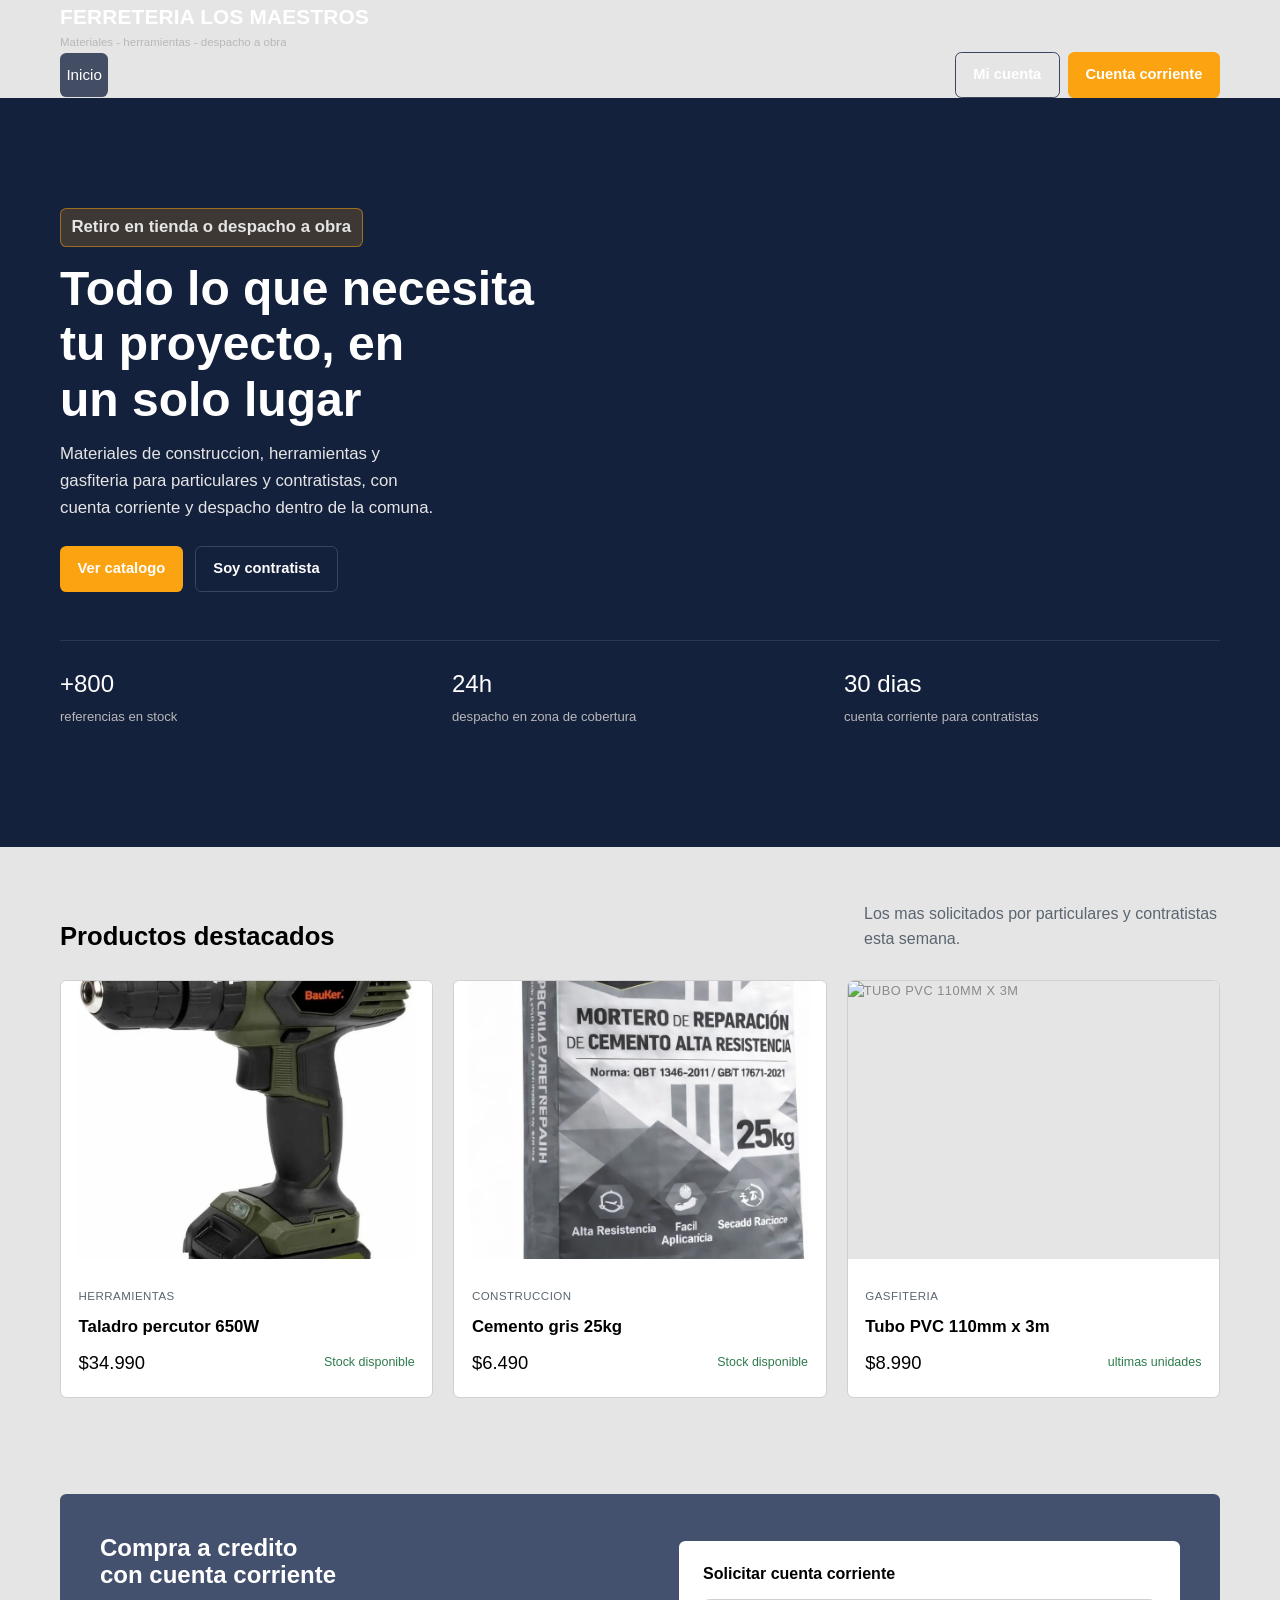
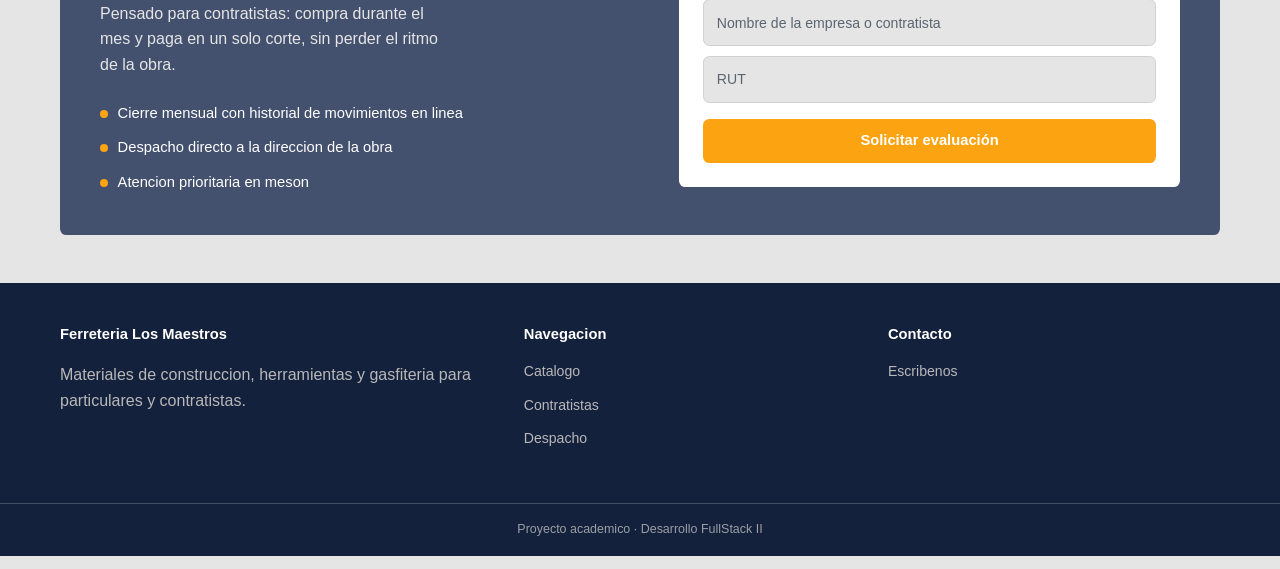
==== commit 613531dc: "Se agregó html de login, se eliminó registro css y se fusionaron en un mismo css, falta por corregir" ====
--- a/index.html
+++ b/index.html
@@ -9,155 +9,169 @@
 </head>
 <body>
   <a class="salto-contenido" href="#contenido-principal">Ir al contenido</a>
- 
-<header class="encabezado" role="banner">
-  <div class="contenedor">
-    <div class="encabezado-superior">
-      <a class="marca" href="index.html">
-        <strong>Ferreteria Los Maestros</strong>
-        <span>Materiales - herramientas - despacho a obra</span>
-      </a>
-      <button class="boton-menu" id="boton-menu" aria-expanded="false" aria-controls="menu-principal">
-        Menu
-      </button>
+
+  <header class="cabecera-sitio">
+    <div class="contenedor">
+      <div class="barra-superior">
+        <a class="marca" href="index.html">
+          <strong>Ferreteria Los Maestros</strong>
+          <span>Materiales - herramientas - despacho a obra</span>
+        </a>
+        <button class="boton-menu" id="boton-menu" type="button" aria-expanded="false" aria-controls="menu-principal" aria-label="Abrir o cerrar menú principal">
+          Menu
+        </button>
+      </div>
+
+      <nav class="menu-principal" id="menu-principal" aria-label="Navegacion principal">
+        <ul class="menu">
+          <li><a href="index.html" aria-current="page">Inicio</a></li>
+          <li class="menu-item-desplegable">
+            <button class="menu-desplegable-boton" type="button" id="boton-categorias" aria-expanded="false" aria-controls="submenu-categorias">
+              Categorias
+            </button>
+            <ul class="submenu" id="submenu-categorias">
+              <li><a href="catalogo.html?cat=herramientas">Herramientas</a></li>
+              <li><a href="catalogo.html?cat=construccion">Construccion</a></li>
+              <li><a href="catalogo.html?cat=gasfiteria">Gasfiteria</a></li>
+              <li><a href="catalogo.html?cat=electricidad">Electricidad</a></li>
+            </ul>
+          </li>
+          <li><a href="catalogo.html">Catalogo</a></li>
+          <li><a href="contratistas.html">Contratistas</a></li>
+          <li><a href="despacho.html">Despacho</a></li>
+          <li><a href="contacto.html">Contacto</a></li>
+        </ul>
+        <div class="acciones-cliente">
+          <a class="btn btn-secundario" href="cuenta.html">Mi cuenta</a>
+          <a class="btn btn-primario" href="cuenta-corriente.html">Cuenta corriente</a>
+        </div>
+      </nav>
     </div>
-    <nav class="menu-principal" id="menu-principal" aria-label="Navegacion principal">
-      <ul class="menu">
-        <li><a href="index.html" aria-current="page">Inicio</a></li>
-        <li><a href="catalogo.html">Catalogo</a></li>
-        <li><a href="contratistas.html">Contratistas</a></li>
-        <li><a href="despacho.html">Despacho</a></li>
-        <li><a href="contacto.html">Contacto</a></li>
-      </ul>
-      <div class="acciones-cliente">
-        <a class="btn btn-secundario" href="cuenta.html">Mi cuenta</a>
-        <a class="btn btn-primario" href="cuenta-corriente.html">Cuenta corriente</a>
+  </header>
+
+  <main id="contenido-principal">
+
+    <section class="hero" aria-labelledby="hero-titulo">
+      <div class="contenedor hero-interior">
+        <div>
+          <p class="hero-etiqueta">Retiro en tienda o despacho a obra</p>
+          <h1 id="hero-titulo">Todo lo que necesita tu proyecto, en un solo lugar</h1>
+          <p>Materiales de construccion, herramientas y gasfiteria para particulares y contratistas, con cuenta corriente y despacho dentro de la comuna.</p>
+          <div class="hero-acciones">
+            <a class="btn btn-primario" href="catalogo.html">Ver catalogo</a>
+            <a class="btn btn-secundario" href="contratistas.html">Soy contratista</a>
+          </div>
+        </div>
+        <dl class="hero-datos">
+          <div>
+            <dt>+800</dt>
+            <dd>referencias en stock</dd>
+          </div>
+          <div>
+            <dt>24h</dt>
+            <dd>despacho en zona de cobertura</dd>
+          </div>
+          <div>
+            <dt>30 dias</dt>
+            <dd>cuenta corriente para contratistas</dd>
+          </div>
+        </dl>
       </div>
-    </nav>
-  </div>
-</header>
- 
-<main id="contenido-principal">
- 
-  <section class="hero" aria-labelledby="hero-titulo">
-    <div class="contenedor hero-interior">
-      <div>
-        <p class="hero-etiqueta">Retiro en tienda o despacho a obra</p>
-        <h1 id="hero-titulo">Todo lo que necesita tu proyecto, en un solo lugar</h1>
-        <p>Materiales de construccion, herramientas y gasfiteria para particulares y contratistas, con cuenta corriente y despacho dentro de la comuna.</p>
-        <div class="hero-acciones">
-          <a class="btn btn-primario" href="catalogo.html">Ver catalogo</a>
-          <a class="btn btn-secundario" href="contratistas.html">Soy contratista</a>
+    </section>
+
+    <section aria-labelledby="titulo-productos">
+      <div class="contenedor">
+        <div class="encabezado-seccion">
+          <h2 id="titulo-productos">Productos destacados</h2>
+          <p>Los mas solicitados por particulares y contratistas esta semana.</p>
+        </div>
+        <div class="grilla-productos">
+          <article class="producto">
+            <div class="producto-imagen"><img src="assets/img/productos/taladro-percutor-650w.jpg" alt="Taladro percutor 650W"></div>
+            <div class="producto-cuerpo">
+              <p class="producto-categoria">Herramientas</p>
+              <h3>Taladro percutor 650W</h3>
+              <div class="producto-precio-fila">
+                <span class="producto-precio">$34.990</span>
+                <span class="producto-stock">Stock disponible</span>
+              </div>
+            </div>
+          </article>
+          <article class="producto">
+            <div class="producto-imagen"><img src="assets/img/productos/cemento-gris-25kg.jpg" alt="Cemento gris 25kg"></div>
+            <div class="producto-cuerpo">
+              <p class="producto-categoria">Construccion</p>
+              <h3>Cemento gris 25kg</h3>
+              <div class="producto-precio-fila">
+                <span class="producto-precio">$6.490</span>
+                <span class="producto-stock">Stock disponible</span>
+              </div>
+            </div>
+          </article>
+          <article class="producto">
+            <div class="producto-imagen"><img src="assets/img/productos/tubo-pvc-110mm-3m.jpg" alt="Tubo PVC 110mm x 3m"></div>
+            <div class="producto-cuerpo">
+              <p class="producto-categoria">Gasfiteria</p>
+              <h3>Tubo PVC 110mm x 3m</h3>
+              <div class="producto-precio-fila">
+                <span class="producto-precio">$8.990</span>
+                <span class="producto-stock">ultimas unidades</span>
+              </div>
+            </div>
+          </article>
         </div>
       </div>
-      <dl class="hero-datos">
-        <div>
-          <dt>+800</dt>
-          <dd>referencias en stock</dd>
+    </section>
+
+    <section aria-labelledby="titulo-contratistas">
+      <div class="contenedor">
+        <div class="bloque-contratistas">
+          <div>
+            <h2 id="titulo-contratistas">Compra a credito con cuenta corriente</h2>
+            <p>Pensado para contratistas: compra durante el mes y paga en un solo corte, sin perder el ritmo de la obra.</p>
+            <ul class="lista-beneficios">
+              <li>Cierre mensual con historial de movimientos en linea</li>
+              <li>Despacho directo a la direccion de la obra</li>
+              <li>Atencion prioritaria en meson</li>
+            </ul>
+          </div>
+          <div class="tarjeta-simulador">
+            <h3>Solicitar cuenta corriente</h3>
+            <div class="campo-simulado">Nombre de la empresa o contratista</div>
+            <div class="campo-simulado" style="margin-top:0.6rem;">RUT</div>
+            <a class="btn btn-primario btn-ancho" href="cuenta-corriente.html" style="margin-top:1rem;">Solicitar evaluación</a>
+          </div>
         </div>
-        <div>
-          <dt>24h</dt>
-          <dd>despacho en zona de cobertura</dd>
-        </div>
-        <div>
-          <dt>30 dias</dt>
-          <dd>cuenta corriente para contratistas</dd>
-        </div>
-      </dl>
-    </div>
-  </section>
- 
-  <section aria-labelledby="titulo-categorias">
-    <div class="contenedor">
-      <div class="encabezado-seccion">
-        <h2 id="titulo-categorias">Categorias</h2>
-        <p>Encuentra lo que buscas por area de trabajo.</p>
       </div>
-      <div class="grilla-categorias">
-        <a class="categoria" href="catalogo.html?cat=herramientas">
-          <span class="icono" aria-hidden="true"></span>
-          <h3>Herramientas</h3>
-          <p>Manuales y electricas</p>
-        </a>
-        <a class="categoria" href="catalogo.html?cat=construccion">
-          <span class="icono" aria-hidden="true"></span>
-          <h3>Construccion</h3>
-          <p>Cemento, aridos, fierros</p>
-        </a>
-        <a class="categoria" href="catalogo.html?cat=gasfiteria">
-          <span class="icono" aria-hidden="true"></span>
-          <h3>Gasfiteria</h3>
-          <p>Tuberias y conexiones</p>
-        </a>
-        <a class="categoria" href="catalogo.html?cat=electricidad">
-          <span class="icono" aria-hidden="true"></span>
-          <h3>Electricidad</h3>
-          <p>Cables, tableros, iluminacion</p>
-        </a>
+    </section>
+
+  </main>
+
+  <footer class="pie-sitio">
+    <div class="contenedor pie-interior">
+      <div>
+        <h4>Ferreteria Los Maestros</h4>
+        <p>Materiales de construccion, herramientas y gasfiteria para particulares y contratistas.</p>
+      </div>
+      <div>
+        <h4>Navegacion</h4>
+        <ul>
+          <li><a href="catalogo.html">Catalogo</a></li>
+          <li><a href="contratistas.html">Contratistas</a></li>
+          <li><a href="despacho.html">Despacho</a></li>
+        </ul>
+      </div>
+      <div>
+        <h4>Contacto</h4>
+        <ul>
+          <li><a href="contacto.html">Escribenos</a></li>
+        </ul>
       </div>
     </div>
-  </section>
- 
-  <section aria-labelledby="titulo-productos">
-    <div class="contenedor">
-      <div class="encabezado-seccion">
-        <h2 id="titulo-productos">Productos destacados</h2>
-        <p>Los mas solicitados por particulares y contratistas esta semana.</p>
-      </div>
-      <div class="grilla-productos">
-        <article class="producto">
-          <div class="producto-imagen">Foto producto</div>
-          <div class="producto-cuerpo">
-            <p class="producto-categoria">Herramientas</p>
-            <h3>Taladro percutor 650W</h3>
-            <div class="producto-precio-fila">
-              <span class="producto-precio">$34.990</span>
-              <span class="producto-stock">Stock disponible</span>
-            </div>
-          </div>
-        </article>
-        <article class="producto">
-          <div class="producto-imagen">Foto producto</div>
-          <div class="producto-cuerpo">
-            <p class="producto-categoria">Construccion</p>
-            <h3>Cemento gris 25kg</h3>
-            <div class="producto-precio-fila">
-              <span class="producto-precio">$6.490</span>
-              <span class="producto-stock">Stock disponible</span>
-            </div>
-          </div>
-        </article>
-        <article class="producto">
-          <div class="producto-imagen">Foto producto</div>
-          <div class="producto-cuerpo">
-            <p class="producto-categoria">Gasfiteria</p>
-            <h3>Tubo PVC 110mm x 3m</h3>
-            <div class="producto-precio-fila">
-              <span class="producto-precio">$8.990</span>
-              <span class="producto-stock">ultimas unidades</span>
-            </div>
-          </div>
-        </article>
-      </div>
-    </div>
-  </section>
- 
-  <section aria-labelledby="titulo-contratistas">
-    <div class="contenedor">
-      <div class="bloque-contratistas">
-        <div>
-          <h2 id="titulo-contratistas">Compra a credito con cuenta corriente</h2>
-          <p>Pensado para contratistas: compra durante el mes y paga en un solo corte, sin perder el ritmo de la obra.</p>
-          <ul class="lista-beneficios">
-            <li>Cierre mensual con historial de movimientos en linea</li>
-            <li>Despacho directo a la direccion de la obra</li>
-            <li>Atencion prioritaria en meson</li>
-          </ul>
-        </div>
-        <div class="tarjeta-simulador">
-          <h3>Solicitar cuenta corriente</h3>
-          <div class="campo-simulado">Nombre de la empresa o contratista</div>
-          <div class="campo-simulado" style="margin-top:0.6rem;">RUT</div>
-          <a class="btn btn-primario btn-ancho" href="cuenta-corriente.html" style="margin-top:1rem;">Solicitar evaluación</a>
-        </div>
-      </div>
+    <p class="pie-legal">Proyecto academico · Desarrollo FullStack II</p>
+  </footer>
+
+  <script src="assets/js/app.js"></script>
+  <script src="assets/js/menu.js"></script>
+</body>
+</html>
--- a/assets/css/estilos.css
+++ b/assets/css/estilos.css
@@ -1,17 +1,18 @@
 /* ============================================
-   1. Variables — paleta "ferretería / obra"
+   1. Variables — paleta de marca
+   https://coolors.co/000000-14213d-fca311-e5e5e5-ffffff
    ============================================ */
 :root {
-  --color-grafito: #23272B;
-  --color-grafito-oscuro: #14171A;
-  --color-acero: #4E6273;
-  --color-naranja: #D9601A;
-  --color-naranja-oscuro: #B24E14;
-  --color-texto: #23272B;
+  --color-grafito: #000000;
+  --color-grafito-oscuro: #14213D;
+  --color-acero: #43516E;
+  --color-naranja: #FCA311;
+  --color-naranja-oscuro: #D68B0E;
+  --color-texto: #000000;
   --color-texto-suave: #5B6570;
-  --color-fondo: #EEEAE1;
+  --color-fondo: #E5E5E5;
   --color-superficie: #FFFFFF;
-  --color-borde: #D9D2C4;
+  --color-borde: #D0D0D0;
   --fuente-display: "Oswald", Arial, sans-serif;
   --fuente-base: "Archivo", Arial, sans-serif;
   --radio: 0.4rem;
@@ -30,14 +31,14 @@
   font-size: 1rem;
   line-height: 1.6;
 }
-
+ 
 .contenedor {
   width: 100%;
   max-width: 75rem;
   margin: 0 auto;
   padding: 0 1.25rem;
 }
-
+ 
  
 img { display: block; max-width: 100%; height: auto; }
  
@@ -104,7 +105,7 @@
 }
 .marca span {
   font-size: 0.72rem;
-  color: #C7CDD2;
+  color: #B8B8B8;
 }
  
 .boton-menu {
@@ -114,7 +115,7 @@
   padding: 0.5rem 0.75rem;
   color: #fff;
   background: transparent;
-  border: 1px solid #4A5158;
+  border: 1px solid #2C3750;
   border-radius: var(--radio);
   font: inherit;
   font-size: 0.85rem;
@@ -124,7 +125,7 @@
 nav.menu-principal {
   display: none;
   padding-block: 0.75rem 1rem;
-  border-top: 1px solid #33383D;
+  border-top: 1px solid #2C3750;
 }
 nav.menu-principal.abierto { display: block; }
  
@@ -140,14 +141,14 @@
 .menu a {
   display: block;
   padding: 0.6rem 0.4rem;
-  color: #E7E9EA;
+  color: #E5E5E5;
   border-radius: var(--radio);
   text-decoration: none;
   font-size: 0.95rem;
 }
 .menu a:hover, .menu a[aria-current="page"] {
   color: #fff;
-  background: #2E3338;
+  background: #434D64;
 }
  
 .acciones-cliente {
@@ -156,7 +157,7 @@
   gap: 0.5rem;
   margin-top: 0.75rem;
   padding-top: 0.75rem;
-  border-top: 1px solid #33383D;
+  border-top: 1px solid #2C3750;
 }
  
 @media (min-width: 62rem) {
@@ -189,8 +190,8 @@
 }
 .btn-primario { color: #fff; background: var(--color-naranja); }
 .btn-primario:hover { background: var(--color-naranja-oscuro); }
-.btn-secundario { color: #fff; background: transparent; border: 1px solid #565D64; }
-.btn-secundario:hover { border-color: #8A9299; }
+.btn-secundario { color: #fff; background: transparent; border: 1px solid #3A4560; }
+.btn-secundario:hover { border-color: #5B6B93; }
 .btn-ancho { width: 100%; }
  
 /* ============================================
@@ -198,7 +199,7 @@
    ============================================ */
 .hero {
   color: #fff;
-  background: linear-gradient(100deg, rgba(20,23,26,0.94) 0%, rgba(20,23,26,0.72) 55%, rgba(20,23,26,0.5) 100%),
+  background: linear-gradient(100deg, rgba(20,33,61,0.94) 0%, rgba(20,33,61,0.72) 55%, rgba(20,33,61,0.5) 100%),
               var(--color-grafito-oscuro);
 }
  
@@ -212,9 +213,9 @@
   display: inline-flex;
   width: fit-content;
   padding: 0.3rem 0.65rem;
-  color: #FFD9BC;
-  background: rgba(217,96,26,0.18);
-  border: 1px solid rgba(217,96,26,0.5);
+  color: #FEE3B8;
+  background: rgba(252,163,17,0.18);
+  border: 1px solid rgba(252,163,17,0.5);
   border-radius: var(--radio);
   font-size: 0.78rem;
   font-weight: 600;
@@ -229,7 +230,7 @@
 .hero p {
   margin-top: 0.9rem;
   max-width: 42ch;
-  color: #D6D9DB;
+  color: #E5E5E5;
   font-size: 1.05rem;
 }
  
@@ -245,7 +246,7 @@
   grid-template-columns: repeat(3, 1fr);
   gap: 1rem;
   padding-top: 1.5rem;
-  border-top: 1px solid #383E44;
+  border-top: 1px solid #2C3750;
 }
 .hero-datos dt {
   font-family: var(--fuente-display);
@@ -254,27 +255,27 @@
 }
 .hero-datos dd {
   margin: 0.15rem 0 0;
-  color: #A9AFB4;
+  color: #B8B8B8;
   font-size: 0.82rem;
 }
  
 /* ============================================
    4. Secciones generales
    ============================================ */
-
+ 
 main section { padding-block: 3rem; }
-
+ 
 /* 
 main section + section { border-top: 1px solid var(--color-borde); }
 */
-
+ 
 /* imagenes */
 .producto-imagen img {
   width: 100%;
   height: 100%;
   object-fit: cover;
 }
-
+ 
 .encabezado-seccion {
   display: flex;
   flex-wrap: wrap;
@@ -314,7 +315,7 @@
   height: 2.6rem;
   margin-bottom: 0.9rem;
   color: var(--color-naranja-oscuro);
-  background: #FBEEE3;
+  background: #FDECD2;
   border-radius: var(--radio);
   font-size: 1.2rem;
 }
@@ -345,8 +346,8 @@
   display: flex;
   align-items: center;
   justify-content: center;
-  color: #A9AFB4;
-  background: #E2DDD2;
+  color: #8A8A8A;
+  background: #E5E5E5;
   font-family: var(--fuente-display);
   font-size: 0.8rem;
   text-transform: uppercase;
@@ -382,7 +383,7 @@
   .bloque-contratistas { grid-template-columns: 1.1fr 1fr; align-items: center; padding: 2.5rem; }
 }
 .bloque-contratistas h2 { font-size: 1.5rem; max-width: 20ch; }
-.bloque-contratistas p { color: #DCE3E9; margin-top: 0.75rem; max-width: 38ch; }
+.bloque-contratistas p { color: #E5E5E5; margin-top: 0.75rem; max-width: 38ch; }
 .lista-beneficios {
   margin: 1.5rem 0 0;
   padding: 0;
@@ -437,10 +438,10 @@
   justify-content: center;
   color: var(--color-texto-suave);
   background:
-    linear-gradient(0deg, rgba(78,98,115,0.06) 1px, transparent 1px),
-    linear-gradient(90deg, rgba(78,98,115,0.06) 1px, transparent 1px);
+    linear-gradient(0deg, rgba(67,81,110,0.06) 1px, transparent 1px),
+    linear-gradient(90deg, rgba(67,81,110,0.06) 1px, transparent 1px);
   background-size: 22px 22px;
-  background-color: #E4E8EA;
+  background-color: #E5E5E5;
   border: 1px solid var(--color-borde);
   border-radius: var(--radio);
   font-size: 0.85rem;
@@ -467,7 +468,7 @@
   width: 2.4rem;
   height: 2.4rem;
   color: var(--color-naranja-oscuro);
-  background: #FBEEE3;
+  background: #FDECD2;
   border-radius: var(--radio);
 }
 .opcion-entrega h3 { font-size: 1rem; font-family: var(--fuente-base); font-weight: 700; margin-bottom: 0.25rem; }
@@ -475,7 +476,7 @@
  
 /* Pie */
 .pie-sitio {
-  color: #C7CDD2;
+  color: #B8B8B8;
   background: var(--color-grafito-oscuro);
 }
 .pie-interior {
@@ -493,27 +494,27 @@
   font-size: 0.92rem;
 }
 .pie-sitio ul { margin: 0; padding: 0; list-style: none; display: grid; gap: 0.5rem; }
-.pie-sitio a { color: #C7CDD2; font-size: 0.88rem; text-decoration: none; }
+.pie-sitio a { color: #B8B8B8; font-size: 0.88rem; text-decoration: none; }
 .pie-sitio a:hover { color: #fff; }
 .pie-legal {
   padding-block: 1rem;
-  color: #7C848B;
+  color: #9A9FA6;
   font-size: 0.78rem;
   text-align: center;
-  border-top: 1px solid #2E3338;
-}
-
-
+  border-top: 1px solid #434D64;
+}
+ 
+ 
 /* ============================================
    Submenú Categorías (desplegable en el menú)
    ============================================ */
 .menu-item-desplegable { position: relative; }
-
+ 
 .menu-desplegable-boton {
   display: block;
   width: 100%;
   padding: 0.6rem 0.4rem;
-  color: #E7E9EA;
+  color: #E5E5E5;
   background: transparent;
   border: 0;
   border-radius: var(--radio);
@@ -522,8 +523,8 @@
   text-align: left;
   cursor: pointer;
 }
-.menu-desplegable-boton:hover { color: #fff; background: #2E3338; }
-
+.menu-desplegable-boton:hover { color: #fff; background: #434D64; }
+ 
 .submenu {
   display: none;
   margin: 0.2rem 0 0.4rem;
@@ -531,17 +532,17 @@
   list-style: none;
 }
 .submenu.abierto { display: block; }
-
+ 
 .submenu a {
   display: block;
   padding: 0.5rem 0.4rem 0.5rem 1.2rem;
-  color: #C7CDD2;
+  color: #B8B8B8;
   border-radius: var(--radio);
   text-decoration: none;
   font-size: 0.88rem;
 }
-.submenu a:hover { color: #fff; background: #2E3338; }
-
+.submenu a:hover { color: #fff; background: #434D64; }
+ 
 @media (min-width: 62rem) {
   .submenu {
     position: absolute;
@@ -550,13 +551,13 @@
     min-width: 12rem;
     padding: 0.4rem;
     background: var(--color-grafito-oscuro);
-    border: 1px solid #33383D;
+    border: 1px solid #2C3750;
     border-radius: var(--radio);
     box-shadow: 0 8px 20px rgba(0,0,0,0.3);
     z-index: 10;
   }
 }
-
+ 
 /* ============================================
    estilo catalogos
    ============================================ */
@@ -566,7 +567,7 @@
   gap: 0.5rem;
   margin-bottom: 1.75rem;
 }
-
+ 
 .tab {
   padding: 0.55rem 1rem;
   color: var(--color-texto);
@@ -579,11 +580,11 @@
 }
 .tab:hover { border-color: var(--color-naranja); }
 .tab.activo {
-  color: #0c1110;
+  color: #000000;
   background: var(--color-naranja);
   border-color: var(--color-naranja);
 }
-
+ 
 /* ============================================
    Formulario de contacto
    ============================================ */
@@ -592,21 +593,21 @@
   gap: 1.75rem;
   max-width: 40rem;
 }
-
+ 
 .formulario fieldset {
   padding: 1.5rem;
   background: var(--color-superficie);
   border: 1px solid var(--color-borde);
   border-radius: var(--radio);
 }
-
+ 
 .formulario legend {
   padding: 0 0.5rem;
   font-family: var(--fuente-display);
   font-size: 1rem;
   color: var(--color-grafito);
 }
-
+ 
 .formulario label {
   display: block;
   margin-top: 1rem;
@@ -619,7 +620,7 @@
 .formulario fieldset > *:first-child + label {
   margin-top: 0;
 }
-
+ 
 .formulario input[type="text"],
 .formulario input[type="email"],
 .formulario input[type="tel"],
@@ -634,7 +635,7 @@
   font: inherit;
   font-size: 0.92rem;
 }
-
+ 
 .formulario input:focus-visible,
 .formulario select:focus-visible,
 .formulario textarea:focus-visible {
@@ -642,19 +643,19 @@
   outline-offset: 1px;
   border-color: var(--color-naranja);
 }
-
+ 
 .formulario textarea {
   resize: vertical;
   min-height: 6rem;
 }
-
+ 
 .formulario fieldset p {
   margin: 1rem 0 0.5rem;
   font-size: 0.88rem;
   font-weight: 600;
   color: var(--color-texto);
 }
-
+ 
 /* Radios y checkbox: label en línea junto al input, no bloque */
 .formulario label:has(input[type="radio"]),
 .formulario label:has(input[type="checkbox"]) {
@@ -665,7 +666,7 @@
   font-weight: 400;
   cursor: pointer;
 }
-
+ 
 .formulario input[type="radio"],
 .formulario input[type="checkbox"] {
   width: 1.1rem;
@@ -673,7 +674,7 @@
   accent-color: var(--color-naranja);
   cursor: pointer;
 }
-
+ 
 .formulario > label:has(input[type="checkbox"]) {
   padding: 1rem;
   background: var(--color-superficie);
@@ -681,7 +682,7 @@
   border-radius: var(--radio);
   font-size: 0.88rem;
 }
-
+ 
 .formulario button[type="submit"] {
   justify-self: start;
   padding: 0.75rem 1.5rem;
@@ -696,4 +697,51 @@
 }
 .formulario button[type="submit"]:hover {
   background: var(--color-naranja-oscuro);
-}+}
+ 
+/* ============================================
+   Validación de formularios (registro, login)
+   Reglas nuevas: no pisan nada de lo anterior,
+   solo cubren estados que el CSS de contacto.html
+   todavía no necesitaba (error de campo, select
+   deshabilitado, mensaje de confirmación).
+   ============================================ */
+:root {
+  --color-error: #B3261E;
+  --color-exito: #2F7A4D;
+}
+ 
+.formulario select:disabled {
+  color: var(--color-texto-suave);
+  background: var(--color-fondo);
+  cursor: not-allowed;
+}
+ 
+.campo-invalido {
+  border-color: var(--color-error) !important;
+}
+ 
+.mensaje-error {
+  display: block;
+  margin-top: 0.3rem;
+  color: var(--color-error);
+  font-size: 0.82rem;
+  min-height: 1.1em;
+}
+ 
+.mensaje-confirmacion {
+  margin: 0;
+  padding: 0.85rem 1rem;
+  color: var(--color-exito);
+  background: #EAF5EC;
+  border: 1px solid #BFE3C4;
+  border-radius: var(--radio);
+  font-weight: 600;
+}
+ 
+.enlace-secundario {
+  margin: 0;
+  font-size: 0.9rem;
+  color: var(--color-texto-suave);
+  text-align: center;
+}
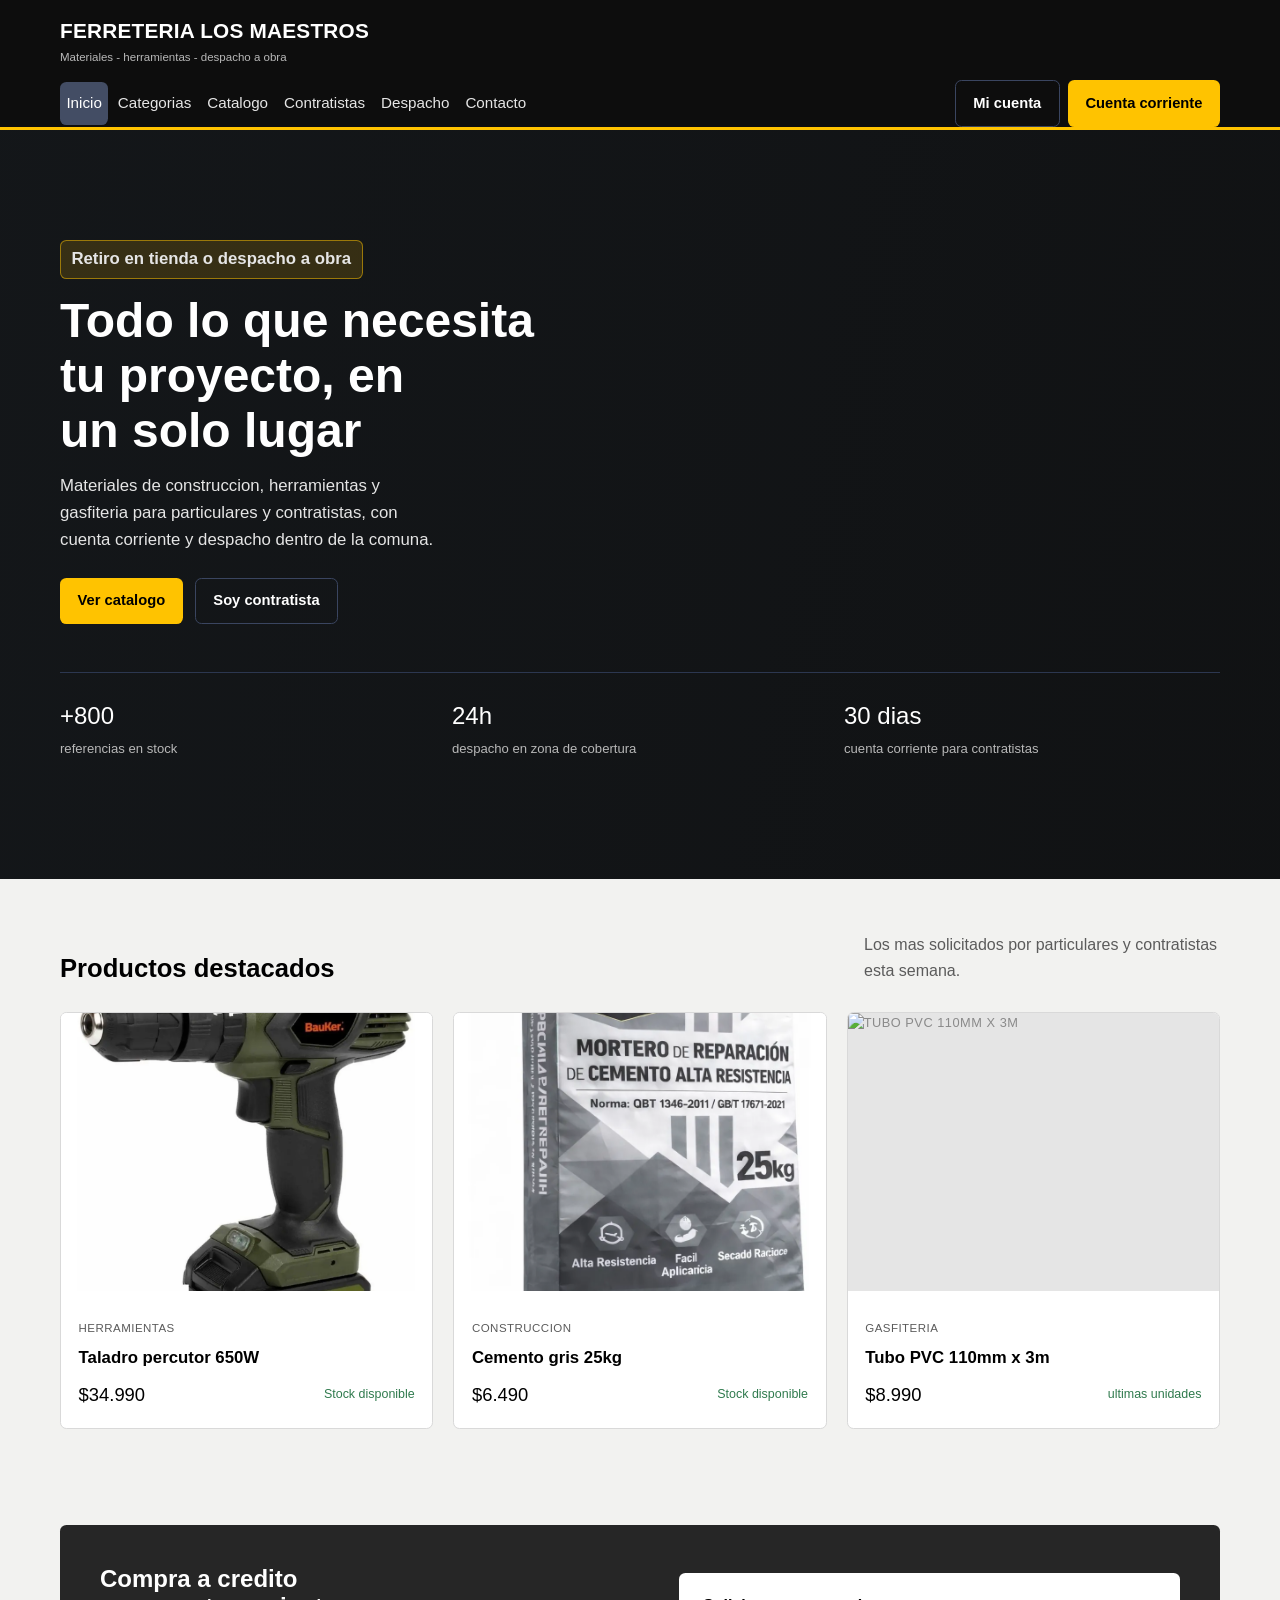
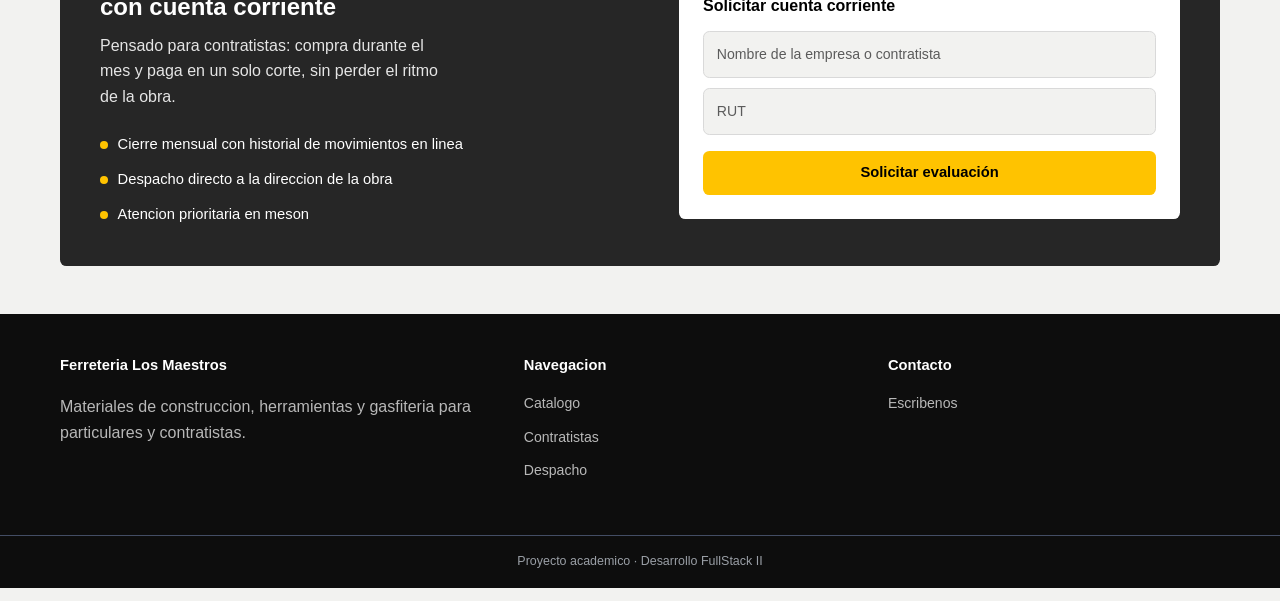
==== commit 0088796c: "fix: unifica clases de header (encabezado/encabezado-superior) y corrige inconsistencias post-merge" ====
--- a/index.html
+++ b/index.html
@@ -10,9 +10,9 @@
 <body>
   <a class="salto-contenido" href="#contenido-principal">Ir al contenido</a>
 
-  <header class="cabecera-sitio">
+  <header class="encabezado">
     <div class="contenedor">
-      <div class="barra-superior">
+      <div class="encabezado-superior">
         <a class="marca" href="index.html">
           <strong>Ferreteria Los Maestros</strong>
           <span>Materiales - herramientas - despacho a obra</span>
@@ -172,6 +172,8 @@
   </footer>
 
   <script src="assets/js/app.js"></script>
-  <script src="assets/js/menu.js"></script>
+  <script src="assets/js/productos.js"></script>
+  <script src="assets/js/carrito.js"></script>
+  <script src="assets/js/catalogo.js"></script>
 </body>
 </html>
--- a/assets/css/estilos.css
+++ b/assets/css/estilos.css
@@ -1,18 +1,18 @@
 /* ============================================
-   1. Variables — paleta de marca
-   https://coolors.co/000000-14213d-fca311-e5e5e5-ffffff
+   1. Variables — paleta negro y amarillo
+   https://coolors.co/000000-1a1a1a-ffc300-e5e5e5-ffffff
    ============================================ */
 :root {
   --color-grafito: #000000;
-  --color-grafito-oscuro: #14213D;
-  --color-acero: #43516E;
-  --color-naranja: #FCA311;
-  --color-naranja-oscuro: #D68B0E;
+  --color-grafito-oscuro: #0D0D0D;
+  --color-acero: #262626;
+  --color-naranja: #FFC300;
+  --color-naranja-oscuro: #E0AC00;
   --color-texto: #000000;
-  --color-texto-suave: #5B6570;
-  --color-fondo: #E5E5E5;
+  --color-texto-suave: #5B5B5B;
+  --color-fondo: #F2F2F0;
   --color-superficie: #FFFFFF;
-  --color-borde: #D0D0D0;
+  --color-borde: #D9D9D9;
   --fuente-display: "Oswald", Arial, sans-serif;
   --fuente-base: "Archivo", Arial, sans-serif;
   --radio: 0.4rem;
@@ -188,7 +188,7 @@
   cursor: pointer;
   white-space: nowrap;
 }
-.btn-primario { color: #fff; background: var(--color-naranja); }
+.btn-primario { color: #000; background: var(--color-naranja); }
 .btn-primario:hover { background: var(--color-naranja-oscuro); }
 .btn-secundario { color: #fff; background: transparent; border: 1px solid #3A4560; }
 .btn-secundario:hover { border-color: #5B6B93; }
@@ -199,7 +199,7 @@
    ============================================ */
 .hero {
   color: #fff;
-  background: linear-gradient(100deg, rgba(20,33,61,0.94) 0%, rgba(20,33,61,0.72) 55%, rgba(20,33,61,0.5) 100%),
+  background: linear-gradient(100deg, rgba(20,23,26,0.94) 0%, rgba(20,23,26,0.72) 55%, rgba(20,23,26,0.5) 100%),
               var(--color-grafito-oscuro);
 }
  
@@ -213,9 +213,9 @@
   display: inline-flex;
   width: fit-content;
   padding: 0.3rem 0.65rem;
-  color: #FEE3B8;
-  background: rgba(252,163,17,0.18);
-  border: 1px solid rgba(252,163,17,0.5);
+  color: #FFC300;
+  background: rgba(255,195,0,0.15);
+  border: 1px solid rgba(255,195,0,0.5);
   border-radius: var(--radio);
   font-size: 0.78rem;
   font-weight: 600;
@@ -262,20 +262,20 @@
 /* ============================================
    4. Secciones generales
    ============================================ */
- 
+
 main section { padding-block: 3rem; }
- 
+
 /* 
 main section + section { border-top: 1px solid var(--color-borde); }
 */
- 
+
 /* imagenes */
 .producto-imagen img {
   width: 100%;
   height: 100%;
   object-fit: cover;
 }
- 
+
 .encabezado-seccion {
   display: flex;
   flex-wrap: wrap;
@@ -686,7 +686,7 @@
 .formulario button[type="submit"] {
   justify-self: start;
   padding: 0.75rem 1.5rem;
-  color: #fff;
+  color: #000;
   background: var(--color-naranja);
   border: 0;
   border-radius: var(--radio);
@@ -744,4 +744,4 @@
   font-size: 0.9rem;
   color: var(--color-texto-suave);
   text-align: center;
-}
+}
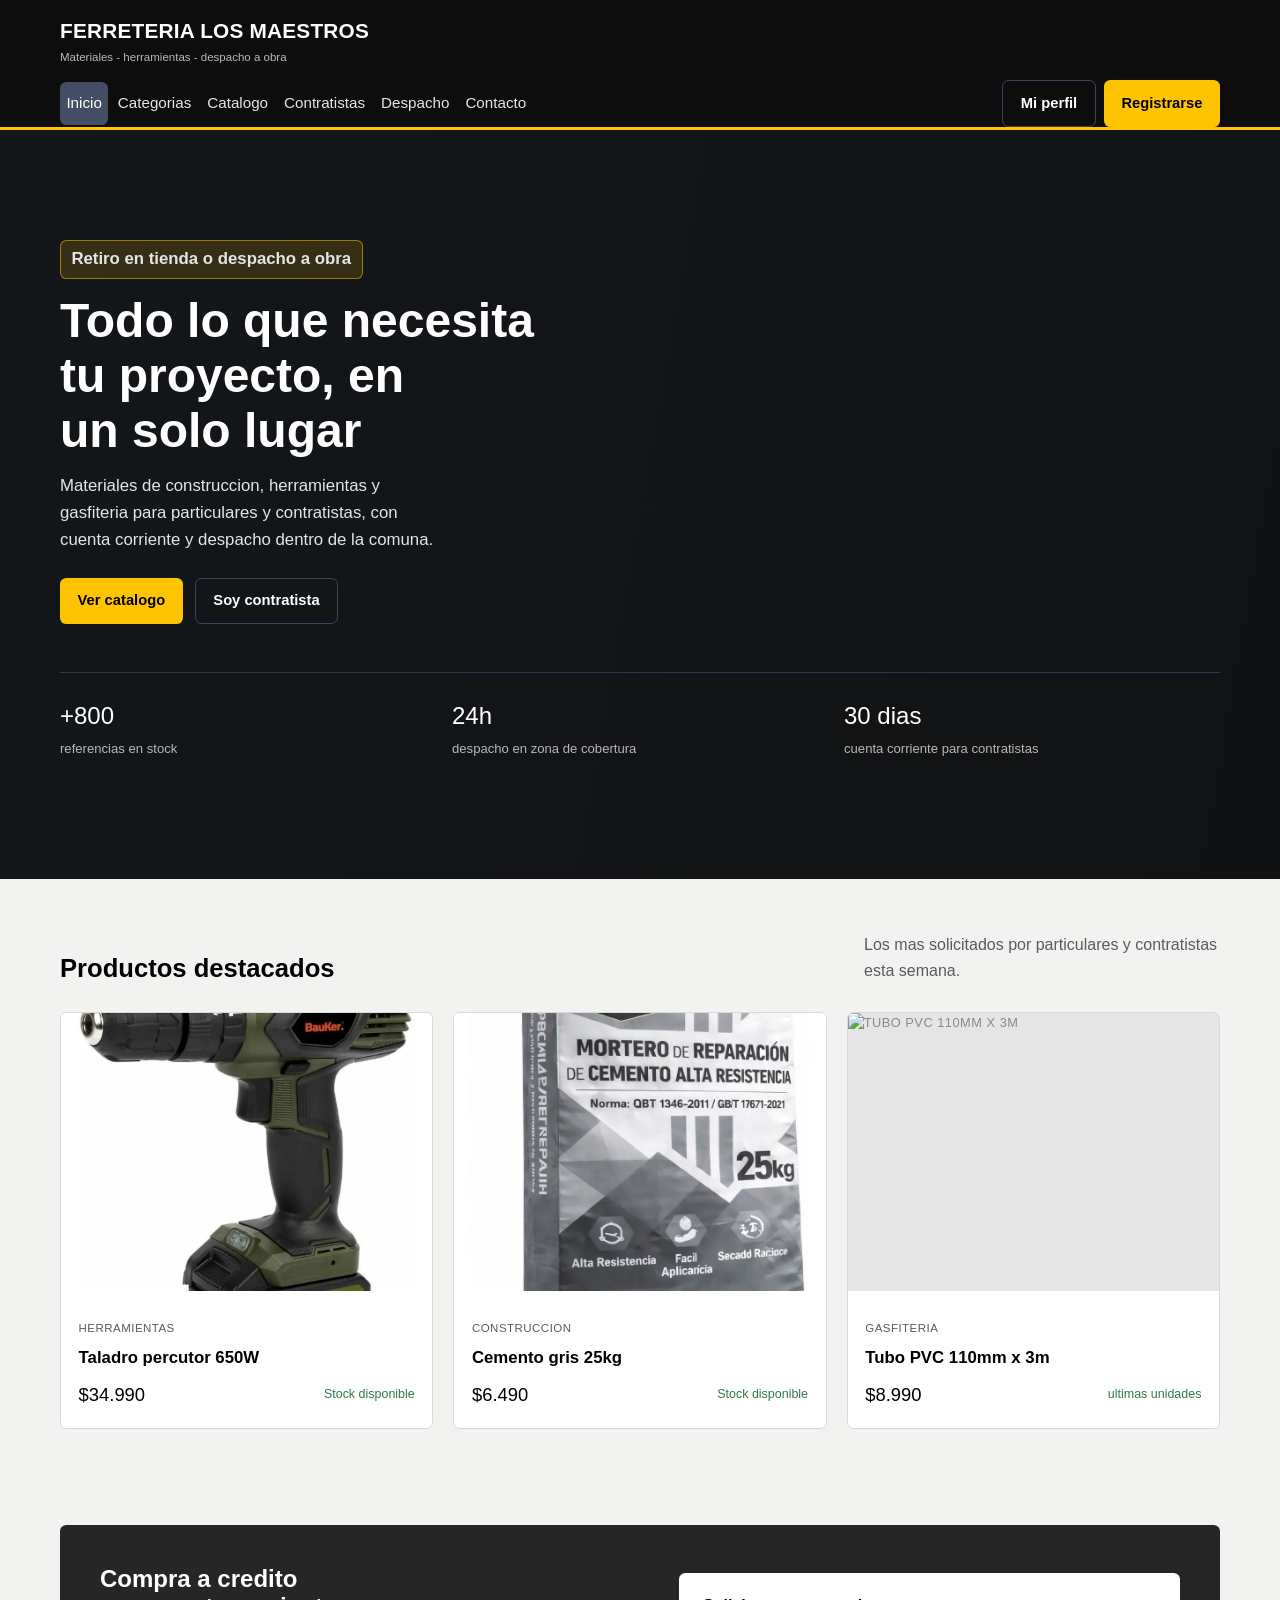
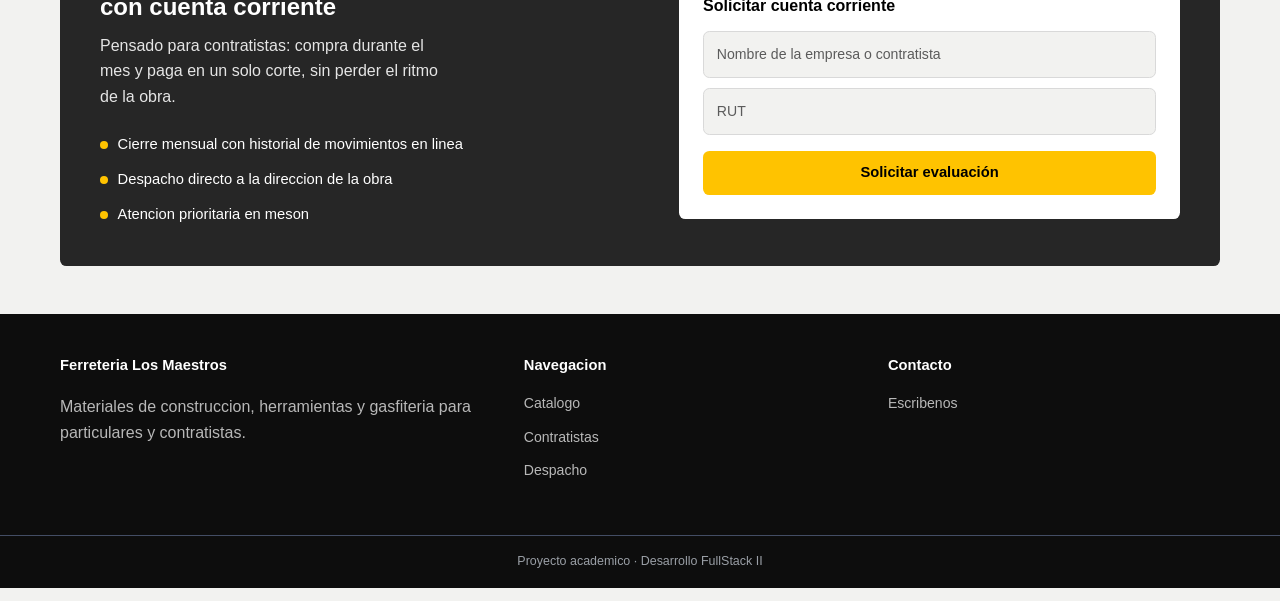
==== commit f8169c77: "Se corrigió menú hambuerguesa no funcional, se agregó pantalla de mi perfil y se modificó los textos" ====
--- a/index.html
+++ b/index.html
@@ -30,10 +30,15 @@
               Categorias
             </button>
             <ul class="submenu" id="submenu-categorias">
+              <li><a href="catalogo.html?cat=construccion">Materiales de Construcción</a></li>
+              <li><a href="catalogo.html?cat=pinturas">Pinturas y Recubrimientos</a></li>
               <li><a href="catalogo.html?cat=herramientas">Herramientas</a></li>
-              <li><a href="catalogo.html?cat=construccion">Construccion</a></li>
-              <li><a href="catalogo.html?cat=gasfiteria">Gasfiteria</a></li>
+              <li><a href="catalogo.html?cat=gasfiteria">Gasfitería</a></li>
               <li><a href="catalogo.html?cat=electricidad">Electricidad</a></li>
+              <li><a href="catalogo.html?cat=tornilleria">Tornillería y Fijaciones</a></li>
+              <li><a href="catalogo.html?cat=madera">Madera y Tableros</a></li>
+              <li><a href="catalogo.html?cat=seguridad">Seguridad y EPP</a></li>
+              <li><a href="catalogo.html?cat=jardin">Jardín y Exterior</a></li>
             </ul>
           </li>
           <li><a href="catalogo.html">Catalogo</a></li>
@@ -42,8 +47,8 @@
           <li><a href="contacto.html">Contacto</a></li>
         </ul>
         <div class="acciones-cliente">
-          <a class="btn btn-secundario" href="cuenta.html">Mi cuenta</a>
-          <a class="btn btn-primario" href="cuenta-corriente.html">Cuenta corriente</a>
+          <a class="btn btn-secundario" href="perfil.html">Mi perfil</a>
+          <a class="btn btn-primario" href="registro.html">Registrarse</a>
         </div>
       </nav>
     </div>
@@ -172,8 +177,6 @@
   </footer>
 
   <script src="assets/js/app.js"></script>
-  <script src="assets/js/productos.js"></script>
-  <script src="assets/js/carrito.js"></script>
-  <script src="assets/js/catalogo.js"></script>
+  <script src="assets/js/menu.js"></script>
 </body>
 </html>
--- a/assets/css/estilos.css
+++ b/assets/css/estilos.css
@@ -744,4 +744,93 @@
   font-size: 0.9rem;
   color: var(--color-texto-suave);
   text-align: center;
+}
+/* ============================================
+   Encabezado de página (catálogo, contratistas, etc.)
+   ============================================ */
+.encabezado-catalogo {
+  padding-block: 2.5rem 2rem;
+  color: #fff;
+  background: var(--color-grafito-oscuro);
+  border-bottom: 3px solid var(--color-naranja);
+}
+.encabezado-catalogo h1 {
+  font-size: clamp(1.6rem, 4vw, 2.2rem);
+}
+.encabezado-catalogo p {
+  margin-top: 0.6rem;
+  max-width: 50ch;
+  color: #D6D9DB;
+}
+
+/* ============================================
+   Directorio de contratistas
+   ============================================ */
+.lista-contratistas {
+  margin: 0;
+  padding: 0;
+  list-style: none;
+  display: grid;
+  grid-template-columns: 1fr;
+  gap: 1rem;
+}
+@media (min-width: 40rem) {
+  .lista-contratistas { grid-template-columns: repeat(2, 1fr); }
+}
+
+.contratista {
+  padding: 1.25rem 1.4rem;
+  background: var(--color-superficie);
+  border: 1px solid var(--color-borde);
+  border-radius: var(--radio);
+}
+
+.contratista-cabecera {
+  display: flex;
+  flex-wrap: wrap;
+  align-items: center;
+  justify-content: space-between;
+  gap: 0.5rem;
+  margin-bottom: 0.85rem;
+}
+.contratista-cabecera h3 {
+  font-size: 1.05rem;
+  font-family: var(--fuente-base);
+  font-weight: 700;
+}
+
+.contratista-especialidad {
+  padding: 0.25rem 0.6rem;
+  color: #000;
+  background: var(--color-naranja);
+  border-radius: var(--radio);
+  font-size: 0.76rem;
+  font-weight: 600;
+  text-transform: uppercase;
+  letter-spacing: 0.02em;
+  white-space: nowrap;
+}
+
+.contratista address {
+  font-style: normal;
+}
+.contratista address p {
+  margin: 0.3rem 0;
+  font-size: 0.9rem;
+  color: var(--color-texto-suave);
+}
+.contratista address a {
+  color: var(--color-texto);
+  text-decoration: none;
+}
+.contratista address a:hover {
+  color: var(--color-naranja-oscuro);
+  text-decoration: underline;
+}
+
+.sin-resultados {
+  grid-column: 1 / -1;
+  padding: 2rem 1rem;
+  color: var(--color-texto-suave);
+  text-align: center;
 }
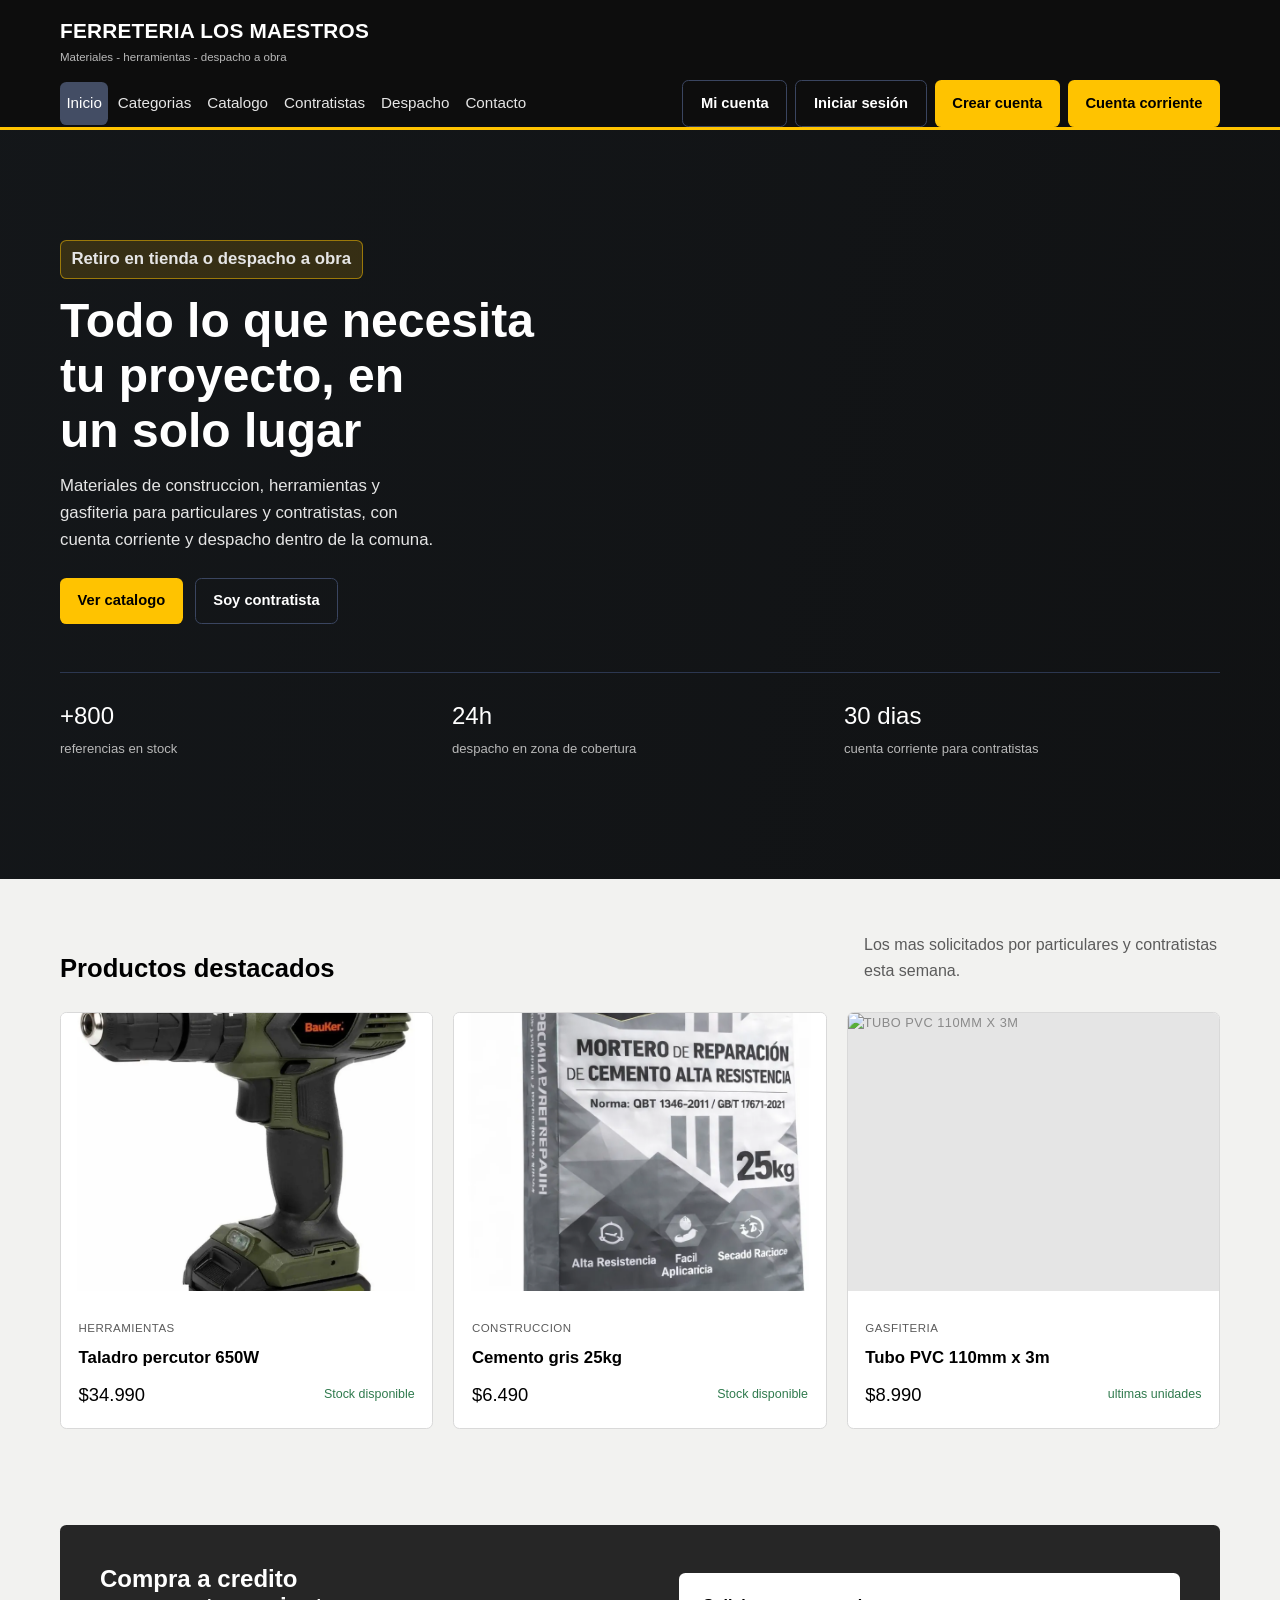
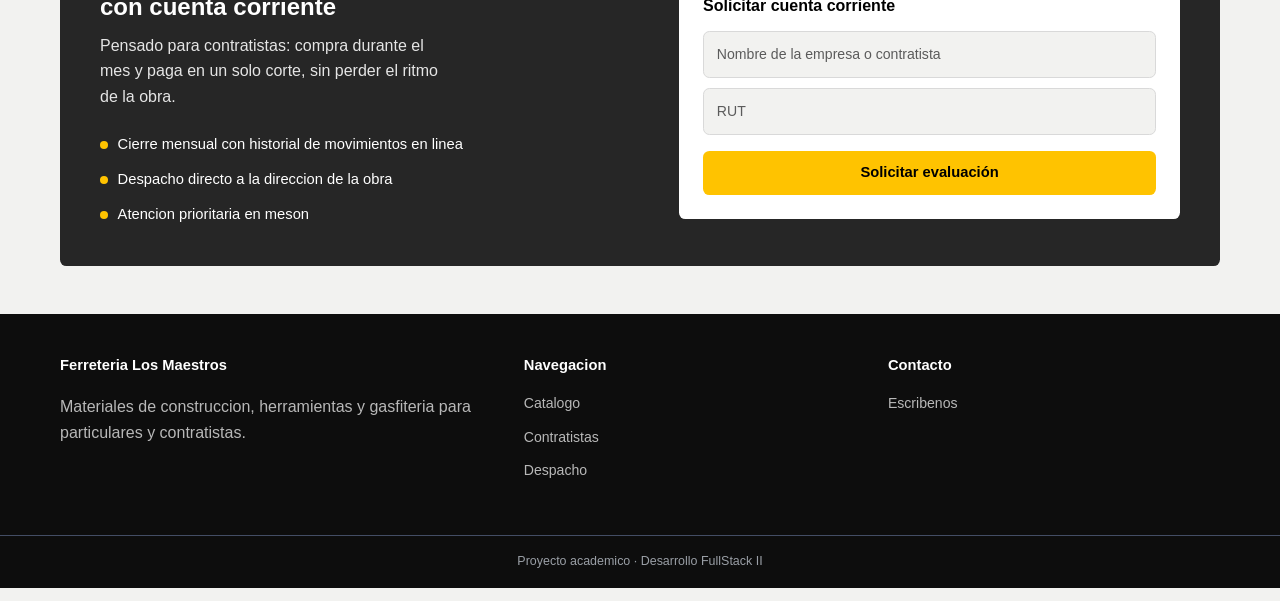
==== commit 1fa6fcb9: "se agregó pantalla mi perfil, se modificaron algunas reglas del css para que oculte botones si hay u" ====
--- a/index.html
+++ b/index.html
@@ -47,8 +47,11 @@
           <li><a href="contacto.html">Contacto</a></li>
         </ul>
         <div class="acciones-cliente">
-          <a class="btn btn-secundario" href="perfil.html">Mi perfil</a>
-          <a class="btn btn-primario" href="registro.html">Registrarse</a>
+          <a class="btn btn-secundario" href="perfil.html" id="enlace-mi-cuenta">Mi cuenta</a>
+          <a class="btn btn-secundario" href="login.html" id="enlace-iniciar-sesion">Iniciar sesión</a>
+          <a class="btn btn-primario" href="registro.html" id="enlace-crear-cuenta">Crear cuenta</a>
+          <a class="btn btn-primario" href="cuenta-corriente.html" id="enlace-cuenta-corriente">Cuenta corriente</a>
+          <button class="btn btn-secundario" id="boton-cerrar-sesion-header" type="button" hidden>Cerrar sesión</button>
         </div>
       </nav>
     </div>
@@ -178,5 +181,6 @@
 
   <script src="assets/js/app.js"></script>
   <script src="assets/js/menu.js"></script>
+  <script src="assets/js/sesion.js"></script>
 </body>
 </html>
--- a/assets/css/estilos.css
+++ b/assets/css/estilos.css
@@ -162,7 +162,8 @@
  
 @media (min-width: 62rem) {
   .boton-menu { display: none; }
-  nav.menu-principal {
+  nav.menu-principal,
+  nav.menu-principal.abierto {
     display: flex;
     align-items: center;
     justify-content: space-between;
@@ -188,6 +189,11 @@
   cursor: pointer;
   white-space: nowrap;
 }
+/* .btn fija "display", así que sin esto el atributo hidden no tiene
+   efecto en botones/enlaces con esta clase (pasa con Mi cuenta,
+   Iniciar sesión, Crear cuenta, Cuenta corriente y Cerrar sesión en el
+   header cuando sesion.js los oculta o los muestra). */
+.btn[hidden] { display: none; }
 .btn-primario { color: #000; background: var(--color-naranja); }
 .btn-primario:hover { background: var(--color-naranja-oscuro); }
 .btn-secundario { color: #fff; background: transparent; border: 1px solid #3A4560; }
@@ -833,4 +839,75 @@
   padding: 2rem 1rem;
   color: var(--color-texto-suave);
   text-align: center;
+}
+
+/* ============================================
+   Mi perfil
+   ============================================ */
+.tarjeta-perfil {
+  max-width: 40rem;
+  padding: 1.75rem;
+  background: var(--color-superficie);
+  border: 1px solid var(--color-borde);
+  border-radius: var(--radio);
+}
+
+#perfil-sin-sesion.tarjeta-perfil {
+  text-align: center;
+}
+#perfil-sin-sesion p { margin: 0 0 1rem; color: var(--color-texto-suave); }
+.perfil-acciones {
+  display: flex;
+  flex-wrap: wrap;
+  justify-content: center;
+  gap: 0.75rem;
+}
+
+.perfil-encabezado {
+  display: flex;
+  flex-wrap: wrap;
+  align-items: center;
+  justify-content: space-between;
+  gap: 1rem;
+  padding-bottom: 1.25rem;
+  margin-bottom: 1.25rem;
+  border-bottom: 1px solid var(--color-borde);
+}
+.perfil-encabezado h2 { font-size: 1.4rem; }
+
+.perfil-badge {
+  display: inline-block;
+  margin-top: 0.35rem;
+  padding: 0.2rem 0.6rem;
+  color: #000;
+  background: var(--color-naranja);
+  border-radius: var(--radio);
+  font-size: 0.72rem;
+  font-weight: 600;
+  text-transform: uppercase;
+  letter-spacing: 0.02em;
+}
+
+.perfil-lista-datos {
+  margin: 0;
+  display: grid;
+  grid-template-columns: 1fr;
+  gap: 1rem;
+}
+@media (min-width: 40rem) {
+  .perfil-lista-datos { grid-template-columns: repeat(2, 1fr); }
+}
+
+.perfil-etiqueta {
+  display: block;
+  margin: 0;
+  font-size: 0.78rem;
+  color: var(--color-texto-suave);
+  text-transform: uppercase;
+  letter-spacing: 0.03em;
+}
+.perfil-valor {
+  display: block;
+  margin: 0.2rem 0 0;
+  font-size: 0.98rem;
 }
